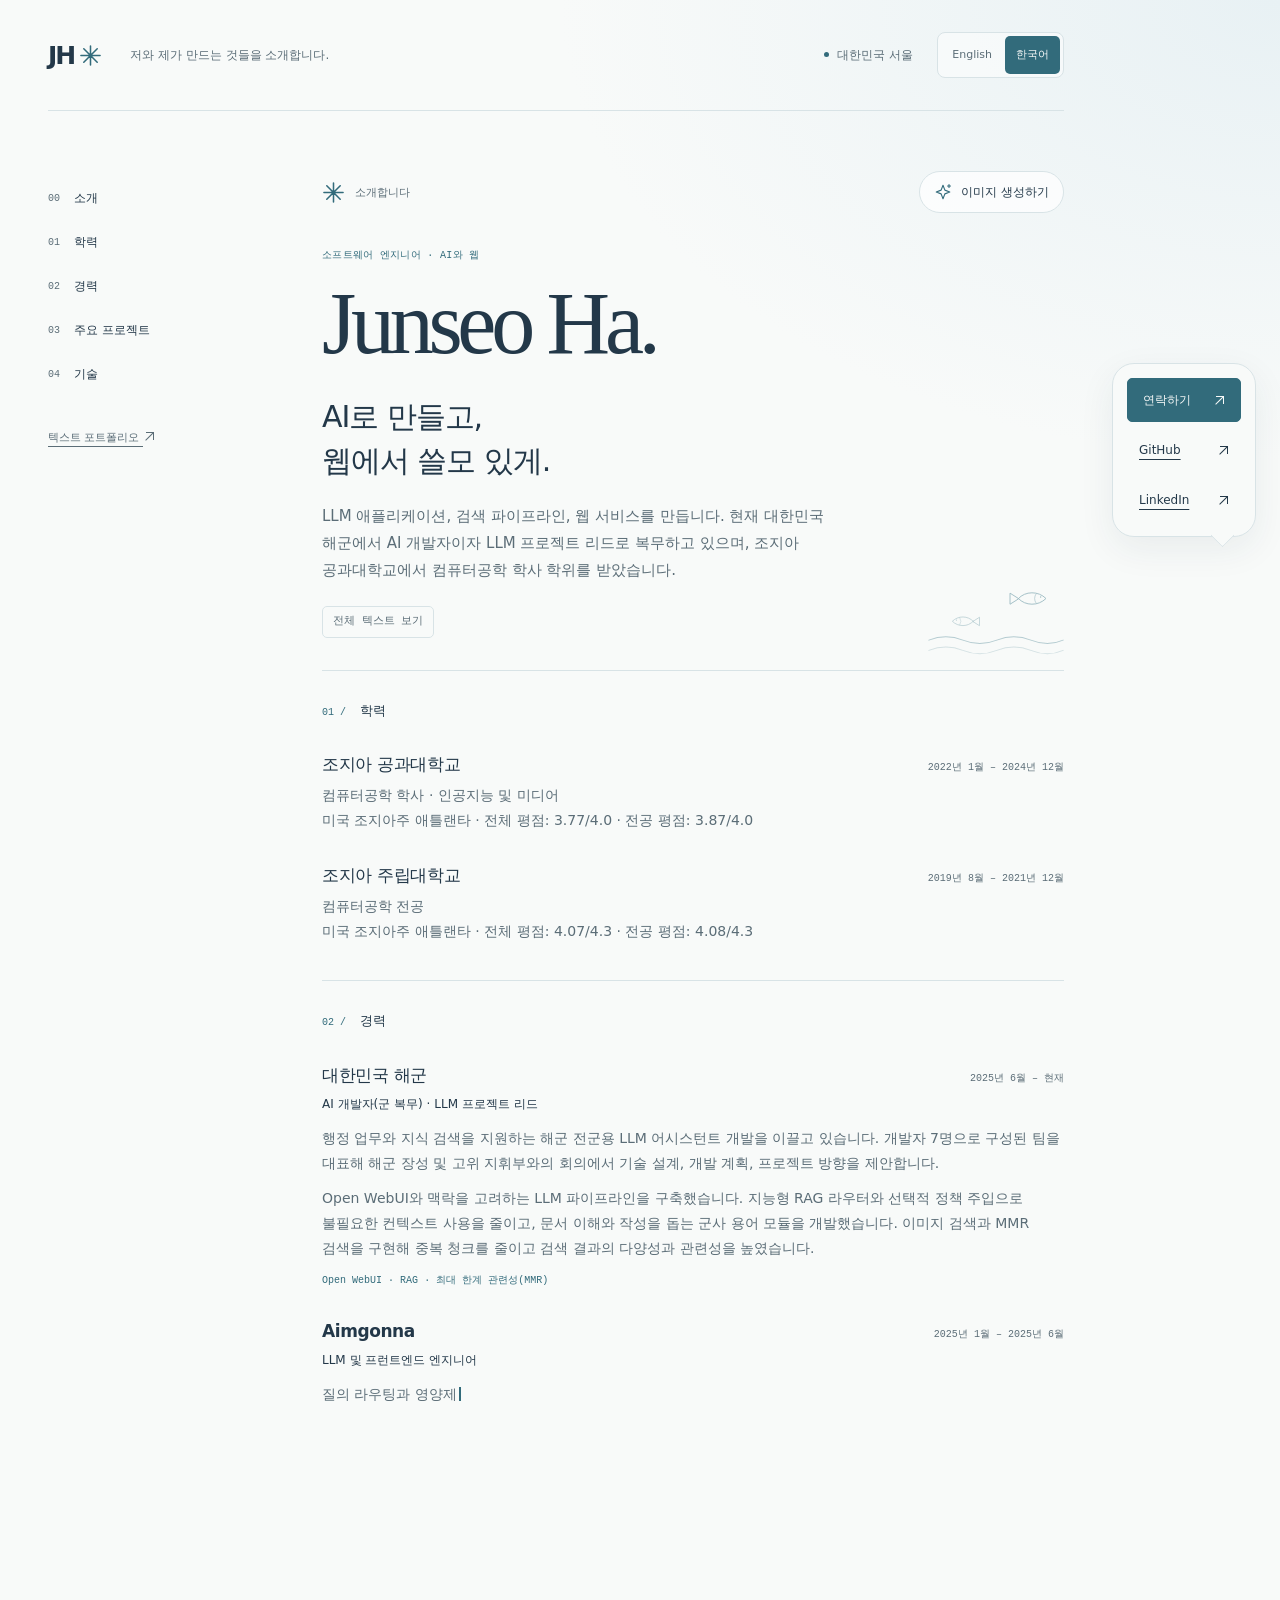
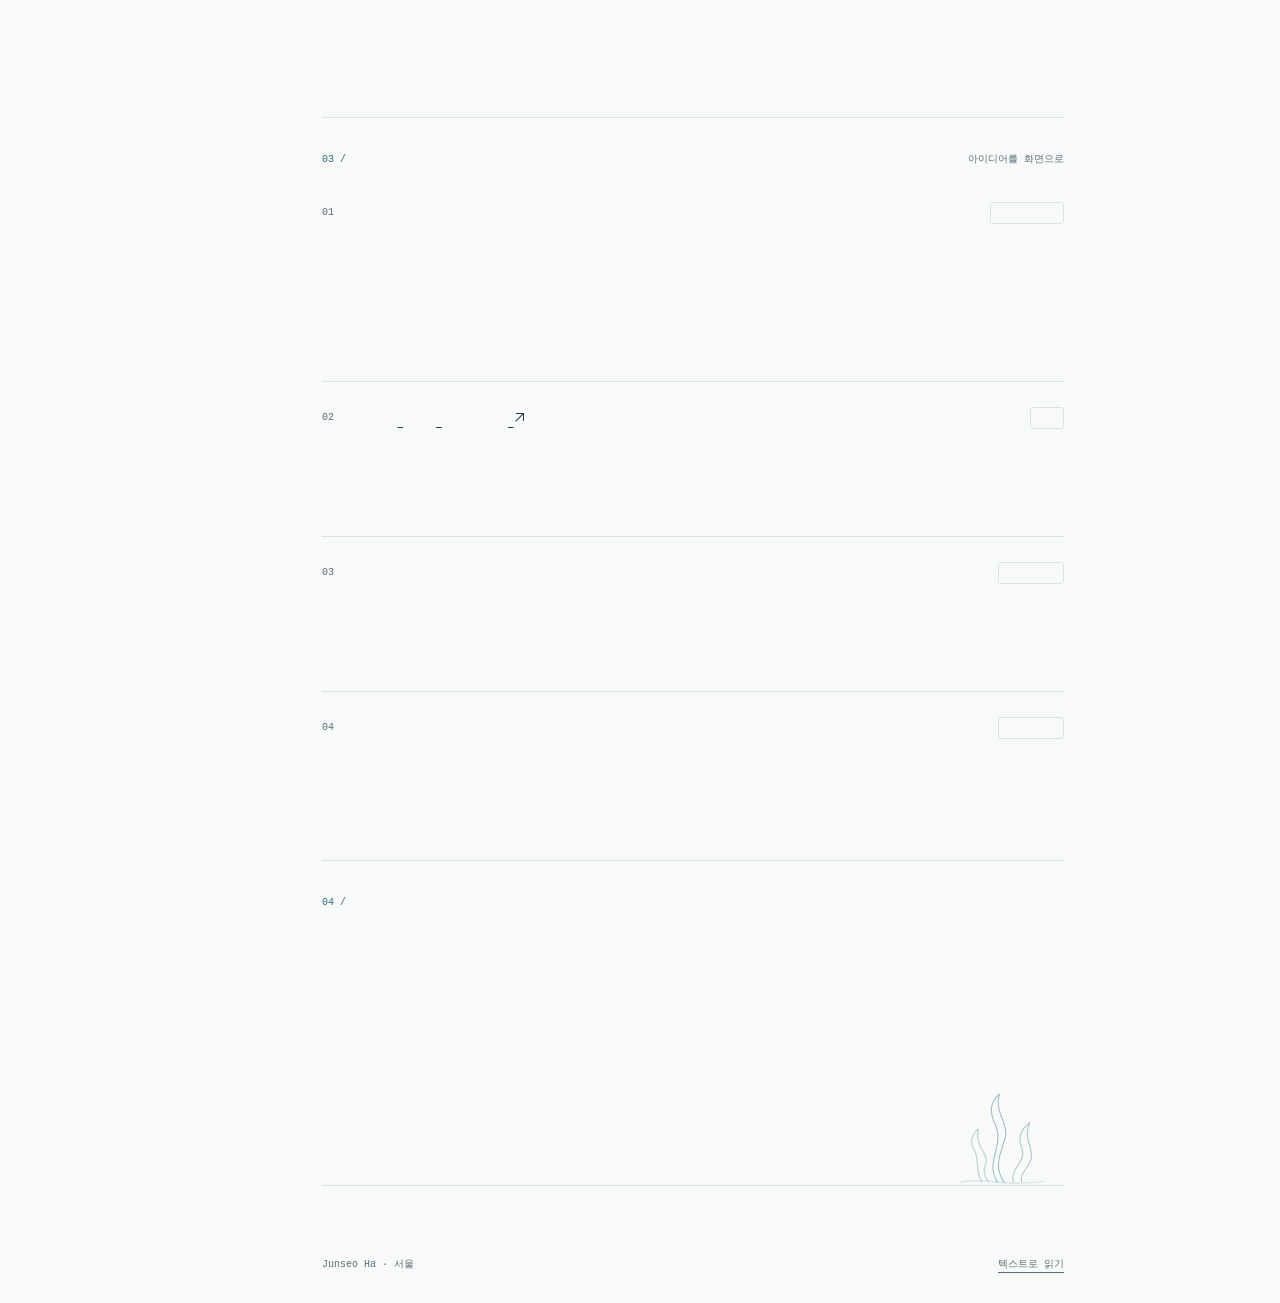
==== ko/index.html @ df7f8e9d "Add Korean portfolio and header language switch" ====
<!doctype html>
<html lang="ko">
<head>
  <meta charset="utf-8">
  <meta name="viewport" content="width=device-width, initial-scale=1">
  <meta name="description" content="Junseo Ha — 대한민국 해군에서 LLM 프로젝트를 이끄는 소프트웨어 엔지니어. LLM 애플리케이션, RAG 파이프라인, 웹 서비스를 만듭니다. 조지아 공과대학교 컴퓨터공학 학사.">
  <meta name="color-scheme" content="light">
  <meta name="theme-color" content="#f8faf9">
  <meta name="robots" content="index, follow">
  <meta property="og:type" content="profile">
  <meta property="og:title" content="Junseo Ha — 소프트웨어 엔지니어">
  <meta property="og:description" content="LLM 애플리케이션, RAG 파이프라인, 실용적인 웹 서비스. Junseo Ha의 프로젝트와 해군 AI 개발 경험을 소개합니다.">
  <meta property="og:url" content="https://junununseo.com/ko/">
  <meta property="og:locale" content="ko_KR">
  <meta property="og:locale:alternate" content="en_US">
  <meta property="profile:first_name" content="Junseo">
  <meta property="profile:last_name" content="Ha">
  <link rel="canonical" href="https://junununseo.com/ko/">
  <link rel="alternate" hreflang="en" href="https://junununseo.com/">
  <link rel="alternate" hreflang="ko" href="https://junununseo.com/ko/">
  <link rel="alternate" hreflang="x-default" href="https://junununseo.com/">
  <link rel="alternate" type="text/plain" title="Junseo Ha — 텍스트 포트폴리오" href="/ko/portfolio.txt">
  <link rel="icon" href="/favicon.svg?v=e21d38aab2d5" type="image/svg+xml">
  <link rel="stylesheet" href="/styles.css?v=6bc977c72014">
  <title>Junseo Ha — 소프트웨어 엔지니어</title>
  <script type="application/ld+json">
  {
    "@context": "https://schema.org",
    "@type": "ProfilePage",
    "inLanguage": "ko",
    "@id": "https://junununseo.com/ko/#profile",
    "url": "https://junununseo.com/ko/",
    "name": "Junseo Ha — 소프트웨어 엔지니어",
    "description": "Junseo Ha의 프로젝트, 개발 경력, 학력 및 연락처를 소개합니다.",
    "mainEntity": {
      "@type": "Person",
      "@id": "https://junununseo.com/#junseo-ha",
      "name": "Junseo Ha",
      "givenName": "Junseo",
      "familyName": "Ha",
      "jobTitle": "소프트웨어 엔지니어",
      "url": "https://junununseo.com/",
      "image": "https://junununseo.com/assets/junseo-ha.jpg",
      "email": "mailto:beap0301@gmail.com",
      "description": "대한민국 해군에서 LLM 프로젝트를 이끄는 소프트웨어 엔지니어. LLM 애플리케이션, RAG 파이프라인, 웹 서비스를 개발하며, 조지아 공과대학교에서 컴퓨터공학 학사 학위를 받았습니다.",
      "worksFor": { "@type": "Organization", "name": "대한민국 해군" },
      "homeLocation": { "@type": "Place", "name": "대한민국 서울" },
      "alumniOf": { "@type": "CollegeOrUniversity", "name": "조지아 공과대학교" },
      "knowsAbout": ["LLM 애플리케이션", "검색 증강 생성", "LLM 평가", "프런트엔드 개발", "Python", "JavaScript", "TypeScript", "React", "Vue", "LangGraph", "LangSmith", "FastAPI", "Pydantic", "vLLM", "Qdrant", "Java", "기호 기반 AI"],
      "knowsLanguage": ["Korean", "English"],
      "sameAs": ["https://github.com/jha68", "https://www.linkedin.com/in/junseo-ha-097087250/"]
    }
  }
  </script>
  <script src="/stream.js?v=3db18f3c59a5" defer></script>
</head>
<body>
  <a class="skip-link" href="#main">본문으로 건너뛰기</a>
  <div class="page">
    <header class="site-header">
      <a class="wordmark" href="/ko/" aria-label="Junseo Ha 홈">JH<svg class="brand-mark" aria-hidden="true" viewBox="0 0 24 24"><path d="M12 2v20M2 12h20M5 5l14 14M5 19 19 5"/></svg></a>
      <span class="header-note">저와 제가 만드는 것들을 소개합니다.</span>
      <div class="header-tools">
        <span class="location"><span class="location-dot" aria-hidden="true"></span> 대한민국 서울</span>
        <nav class="language-switch" aria-label="언어 선택">
          <a href="/" lang="en" hreflang="en" data-language>English</a>
          <a href="/ko/" lang="ko" hreflang="ko" aria-current="page" data-language>한국어</a>
        </nav>
      </div>
    </header>

    <div class="layout">
      <aside class="sidebar" aria-label="포트폴리오 탐색">
        <nav aria-label="페이지 목차">
          <a href="#about"><span class="nav-number" aria-hidden="true">00</span> 소개</a>
          <a href="#education"><span class="nav-number" aria-hidden="true">01</span> 학력</a>
          <a href="#experience"><span class="nav-number" aria-hidden="true">02</span> 경력</a>
          <a href="#projects"><span class="nav-number" aria-hidden="true">03</span> 주요 프로젝트</a>
          <a href="#skills"><span class="nav-number" aria-hidden="true">04</span> 기술</a>
        </nav>
        <a class="text-link" href="/ko/portfolio.txt">텍스트 포트폴리오 <span class="external-icon" aria-hidden="true"></span></a>
      </aside>

      <main id="main" tabindex="-1">
        <div class="hero" id="about">
          <div class="response-header">
            <span class="response-label"><svg class="brand-mark" aria-hidden="true" viewBox="0 0 24 24"><path d="M12 2v20M2 12h20M5 5l14 14M5 19 19 5"/></svg><span class="introduction-label">소개합니다</span><span class="portrait-label">제 얼굴을 소개합니다</span></span>
          </div>
          <div class="hero-stage">
            <div class="introduction-content" id="hero-introduction">
              <p class="eyebrow" data-stream>소프트웨어 엔지니어 · AI와 웹</p>
              <h1 data-stream>Junseo Ha.</h1>
              <p class="intro" data-stream>AI로 만들고,<br>웹에서 쓸모 있게.</p>
              <p class="bio" data-stream>LLM 애플리케이션, 검색 파이프라인, 웹 서비스를 만듭니다. 현재 대한민국 해군에서 AI 개발자이자 LLM 프로젝트 리드로 복무하고 있으며, 조지아 공과대학교에서 컴퓨터공학 학사 학위를 받았습니다.</p>
            </div>
            <details class="portrait-studio" id="portrait-studio">
              <summary class="generate-image" aria-controls="hero-introduction portrait-result">
                <svg aria-hidden="true" viewBox="0 0 24 24" fill="none" stroke="currentColor" stroke-width="1.5" stroke-linecap="round" stroke-linejoin="round"><path d="m12 3 2.5 6.5L21 12l-6.5 2.5L12 21l-2.5-6.5L3 12l6.5-2.5Z"/><path d="M20 2v4M18 4h4"/></svg>
                <span class="generate-label">이미지 생성하기</span>
                <span class="hide-image-label">이미지 닫기</span>
              </summary>
              <div class="portrait-conversation" id="portrait-result">
                <figure class="portrait-card">
                  <div class="portrait-surface">
                    <img class="portrait-image" src="/assets/junseo-ha.jpg" alt="흰색 스튜디오 배경에서 검은색 셔츠를 입은 Junseo Ha." width="1280" height="1280" loading="lazy" decoding="async">
                    <span class="portrait-progress" aria-hidden="true"><span></span><span></span><span></span></span>
                  </div>
                  <figcaption><span class="portrait-status" role="status">이름과 함께 제 얼굴도 소개합니다.</span><span class="portrait-format" aria-hidden="true">1:1</span></figcaption>
                </figure>
                <p class="portrait-note">실제 제 사진입니다. 재미있는 연출로 소개해 봤어요.</p>
              </div>
            </details>
          </div>
          <nav class="contact-links" aria-label="연락처 및 프로필">
            <a class="primary-link" href="mailto:beap0301@gmail.com">연락하기 <span class="external-icon" aria-hidden="true"></span></a>
            <a href="https://github.com/jha68">GitHub <span class="external-icon" aria-hidden="true"></span></a>
            <a href="https://www.linkedin.com/in/junseo-ha-097087250/">LinkedIn <span class="external-icon" aria-hidden="true"></span></a>
          </nav>
          <button class="stream-toggle" id="stream-toggle" type="button" hidden>전체 텍스트 보기</button>
          <svg class="ocean-mark" viewBox="0 0 160 80" fill="none" stroke="currentColor" stroke-width="1.2" stroke-linecap="round" stroke-linejoin="round" aria-hidden="true" focusable="false">
            <g transform="translate(92 1) scale(.9)">
              <path d="M16 10C25 0 42 0 52 10C42 20 25 20 16 10ZM16 10 5 3v14Z" />
              <path d="M39 4q-4 6 0 12" opacity=".65" />
              <circle cx="45" cy="8" r=".9" fill="currentColor" stroke="none" />
            </g>
            <g transform="translate(64 30) scale(-.68 .68)" opacity=".8">
              <path d="M16 10C25 0 42 0 52 10C42 20 25 20 16 10ZM16 10 5 3v14Z" />
              <path d="M39 4q-4 6 0 12" opacity=".65" />
              <circle cx="45" cy="8" r=".9" fill="currentColor" stroke="none" />
            </g>
            <path d="M1 59 Q21 51 41 59 T81 59 T121 59 T159 59" opacity=".75" />
            <path d="M1 71 Q21 63 41 71 T81 71 T121 71 T159 71" opacity=".4" />
          </svg>
        </div>

        <section class="education" id="education" aria-labelledby="education-title">
          <div class="section-heading">
            <span class="section-number" aria-hidden="true">01 /</span>
            <h2 id="education-title" data-stream>학력</h2>
          </div>
          <div class="job-heading">
            <h3 data-stream>조지아 공과대학교</h3>
            <span class="date" data-stream><time datetime="2022-01">2022년 1월</time> – <time datetime="2024-12">2024년 12월</time></span>
          </div>
          <p data-stream>컴퓨터공학 학사 · 인공지능 및 미디어</p>
          <p data-stream>미국 조지아주 애틀랜타 · 전체 평점: 3.77/4.0 · 전공 평점: 3.87/4.0</p>
          <div class="job-heading">
            <h3 data-stream>조지아 주립대학교</h3>
            <span class="date" data-stream><time datetime="2019-08">2019년 8월</time> – <time datetime="2021-12">2021년 12월</time></span>
          </div>
          <p data-stream>컴퓨터공학 전공</p>
          <p data-stream>미국 조지아주 애틀랜타 · 전체 평점: 4.07/4.3 · 전공 평점: 4.08/4.3</p>
        </section>

        <section id="experience" aria-labelledby="experience-title">
          <div class="section-heading">
            <span class="section-number" aria-hidden="true">02 /</span>
            <h2 id="experience-title" data-stream>경력</h2>
          </div>
          <article class="job">
            <div class="job-heading">
              <h3 data-stream>대한민국 해군</h3>
              <span class="date" data-stream><time datetime="2025-06">2025년 6월</time> – 현재</span>
            </div>
            <p class="role" data-stream>AI 개발자(군 복무) · LLM 프로젝트 리드</p>
            <p data-stream>행정 업무와 지식 검색을 지원하는 해군 전군용 LLM 어시스턴트 개발을 이끌고 있습니다. 개발자 7명으로 구성된 팀을 대표해 해군 장성 및 고위 지휘부와의 회의에서 기술 설계, 개발 계획, 프로젝트 방향을 제안합니다.</p>
            <p data-stream>Open WebUI와 맥락을 고려하는 LLM 파이프라인을 구축했습니다. 지능형 RAG 라우터와 선택적 정책 주입으로 불필요한 컨텍스트 사용을 줄이고, 문서 이해와 작성을 돕는 군사 용어 모듈을 개발했습니다. 이미지 검색과 MMR 검색을 구현해 중복 청크를 줄이고 검색 결과의 다양성과 관련성을 높였습니다.</p>
            <p class="tech" data-stream>Open WebUI · RAG · 최대 한계 관련성(MMR)</p>
          </article>
          <article class="job">
            <div class="job-heading">
              <h3 data-stream>Aimgonna</h3>
              <span class="date" data-stream><time datetime="2025-01">2025년 1월</time> – <time datetime="2025-06">2025년 6월</time></span>
            </div>
            <p class="role" data-stream>LLM 및 프런트엔드 엔지니어</p>
            <p data-stream>질의 라우팅과 영양제 추천을 위한 LLM 자동 평가를 구축했습니다. 일반 답변 분기를 추가하고 프롬프트를 개선했으며, 웹 검색 결과를 RAG에 반영해 라우팅 정확도를 70%에서 92%로, 카테고리 일치 점수를 38%에서 52%로 높였습니다. 10가지 건강 데이터 유형을 카드 UI와 모달 편집기로 관리하는 Health Profile 대시보드를 출시했습니다.</p>
            <p class="tech" data-stream>LangGraph · LangSmith · React</p>
          </article>
          <article class="job">
            <div class="job-heading">
              <h3 data-stream>NextIts</h3>
              <span class="date" data-stream><time datetime="2023-05">2023년 5월</time> – <time datetime="2023-08">2023년 8월</time></span>
            </div>
            <p class="role" data-stream>인턴</p>
            <p data-stream>보험 입찰에 특화된 공공 입찰 플랫폼 Gong Chal System(GCS)의 공지사항, 고객 지원, 로그인 기능을 개발했습니다. 팀과 협업해 UI와 UX를 개선했습니다.</p>
            <p class="tech" data-stream>JavaScript · MySQL · HTML</p>
          </article>
        </section>

        <section id="projects" aria-labelledby="projects-title">
          <div class="section-heading">
            <span class="section-number" aria-hidden="true">03 /</span>
            <h2 id="projects-title" data-stream>주요 프로젝트</h2>
            <span class="section-note">아이디어를 화면으로</span>
          </div>
          <article class="project">
            <span class="project-index" aria-hidden="true">01</span>
            <div>
              <h3 data-stream>Anchorive</h3>
              <p data-stream>여러 단계로 구성된 검토 워크플로를 구축하고 오픈소스 LLM 20개 이상을 벤치마크했습니다. 출처 추적과 스키마 검증을 지원하는 구조화된 인수인계 문서용 LangGraph 워크플로를 설계했습니다. 패치 검증, 사용자 수정 보존, 버전 이력을 바탕으로 사람이 검토하고 지정된 범위만 수정하는 절차를 정의했습니다.</p>
              <p class="tech" data-stream>Python · FastAPI · OpenRouter · Pydantic · LangGraph</p>
            </div>
            <span class="project-kind" data-stream>LLM 워크플로</span>
          </article>
          <article class="project">
            <span class="project-index" aria-hidden="true">02</span>
            <div>
              <h3 data-stream><a href="https://github.com/jha68/KBAI-to-ARC" aria-label="ARC 추론 에이전트 GitHub 저장소">ARC 추론 에이전트 <span class="external-icon" aria-hidden="true"></span></a></h3>
              <p data-stream>기호 추론과 규칙을 활용해 ARC Prize Challenge의 추상적 시각 문제를 해결하는 지식 기반 AI 프레임워크입니다. 수업에서 2위의 3배에 해당하는 최고 점수를 달성했습니다.</p>
              <p class="tech" data-stream>Python · 기호 기반 AI</p>
            </div>
            <span class="project-kind" data-stream>추론</span>
          </article>
          <article class="project">
            <span class="project-index" aria-hidden="true">03</span>
            <div>
              <h3 data-stream>TerraVision</h3>
              <p data-stream>육각형 지도, 색상·투명도 조절, 발전소 정보, 북마크를 제공하는 지열 발전 데이터 시각화 프로젝트입니다. 지도 상호작용과 CSS를 포함한 프런트엔드 개발 전반을 담당했습니다.</p>
              <p class="tech" data-stream>Vue · JavaScript · 데이터 시각화</p>
            </div>
            <span class="project-kind" data-stream>지도 시각화</span>
          </article>
          <article class="project">
            <span class="project-index" aria-hidden="true">04</span>
            <div>
              <h3 data-stream>뉴욕 택시 데이터 분석</h3>
              <p data-stream>뉴욕시 TLC의 택시 운행 기록을 분석하고 선형 회귀 모델의 하이퍼파라미터를 조정해 예측 정확도를 개선했습니다. 성능 지표를 비교해 최적의 설정을 도출했습니다.</p>
              <p class="tech" data-stream>Python · 선형 회귀</p>
            </div>
            <span class="project-kind" data-stream>데이터 분석</span>
          </article>
        </section>

        <section class="skills" id="skills" aria-labelledby="skills-title">
          <div class="section-heading">
            <span class="section-number" aria-hidden="true">04 /</span>
            <h2 id="skills-title" data-stream>기술</h2>
          </div>
          <p data-stream><strong>프로그래밍:</strong> Java, Python, C, C#, JavaScript, TypeScript</p>
          <p data-stream><strong>프레임워크 및 라이브러리:</strong> Vue, React, LangGraph, LangSmith, FastAPI, Pydantic, vLLM</p>
          <p data-stream><strong>데이터베이스 및 도구:</strong> MySQL, PostgreSQL, Qdrant, HTML, CSS, Unity, Android Studio, Git, Docker</p>
          <p data-stream><strong>사용 언어:</strong> 한국어(모국어), 영어(업무 가능)</p>
          <svg class="seaweed-mark" viewBox="0 0 120 104" fill="none" stroke="currentColor" stroke-width="1.2" stroke-linecap="round" stroke-linejoin="round" aria-hidden="true" focusable="false">
            <path d="M38 101C29 88 36 78 29 65C24 57 26 48 34 42C28 60 46 69 42 81C37 90 43 98 45 101" opacity=".7" />
            <path d="M55 101C40 79 64 60 52 36C45 21 48 12 57 3C51 23 67 35 64 50C59 69 50 82 62 101" />
            <path d="M73 101C67 88 88 78 82 63C78 53 80 43 91 35C82 53 98 66 91 79C84 91 80 93 82 101" opacity=".8" />
            <path d="M14 101Q34 98 55 101T107 100" opacity=".4" />
          </svg>
        </section>

        <footer>
          <div class="footer-note"><span>Junseo Ha · 서울</span><a href="/ko/portfolio.txt">텍스트로 읽기</a></div>
        </footer>
      </main>
    </div>
  </div>
</body>
</html>
---- styles.css ----
:root {
  color-scheme: light;
  --paper: #f8faf9;
  --ink: #233849;
  --muted: #5b6d77;
  --line: #d8e3e6;
  --accent: #326b7b;
  --tint: #eaf2f4;
  --sea: #6e9ba7;
  --mono: ui-monospace, SFMono-Regular, Consolas, monospace;
}

* { box-sizing: border-box; }
html { scroll-behavior: smooth; scroll-padding-top: 32px; }
body {
  margin: 0;
  background: radial-gradient(ellipse 720px 460px at 100% 0, #e8f1f4, transparent), var(--paper);
  color: var(--ink);
  font: 16px/1.7 system-ui, -apple-system, BlinkMacSystemFont, "Segoe UI", sans-serif;
  -webkit-font-smoothing: antialiased;
}
::selection { background: #dbe9ee; color: var(--ink); }
a { color: inherit; text-decoration-thickness: 1px; text-underline-offset: 5px; }
a:hover { color: var(--accent); }
a:focus-visible, button:focus-visible { outline: 2px solid var(--accent); outline-offset: 5px; border-radius: 2px; }
button { font: inherit; }
[hidden] { display: none !important; }
.skip-link { position: absolute; z-index: 2; top: -80px; left: 20px; padding: 8px 14px; background: var(--ink); color: var(--paper); }
.skip-link:focus { top: 16px; }
.page { width: min(100% - 96px, 1100px); margin-inline: auto; }
.site-header { display: flex; align-items: center; gap: 28px; padding: 32px 0; border-bottom: 1px solid var(--line); font-size: 12px; }
.wordmark { display: flex; align-items: center; gap: 5px; text-decoration: none; font-size: 25px; font-weight: 650; letter-spacing: -.08em; line-height: 1; }
.brand-mark { flex: none; width: 23px; height: 23px; color: var(--accent); fill: none; stroke: currentColor; stroke-width: 1.6; stroke-linecap: round; }
.external-icon { display: inline-block; position: relative; width: 10px; height: 10px; margin-left: 2px; color: inherit; }
.external-icon::before { content: ""; position: absolute; top: 1px; right: 1px; width: 7px; height: 7px; border-top: 1px solid currentColor; border-right: 1px solid currentColor; }
.external-icon::after { content: ""; position: absolute; top: 5px; right: 0; width: 11px; border-top: 1px solid currentColor; transform: rotate(-45deg); }
.header-note { color: var(--muted); }
.header-tools { display: flex; align-items: center; gap: 24px; margin-left: auto; flex: none; }
.location { display: flex; align-items: center; gap: 8px; color: var(--muted); white-space: nowrap; }
.location-dot { width: 5px; height: 5px; border-radius: 50%; background: var(--accent); }
.language-switch { display: flex; gap: 2px; padding: 3px; border: 1px solid var(--line); border-radius: 8px; background: #ffffff80; }
.language-switch a { display: flex; align-items: center; justify-content: center; min-height: 38px; padding: 5px 11px; border-radius: 5px; color: var(--muted); font-size: 11px; line-height: 1.5; text-decoration: none; white-space: nowrap; }
.language-switch a:hover { color: var(--accent); background: var(--tint); }
.language-switch a[aria-current="page"] { background: var(--accent); color: var(--paper); }
html:lang(ko) body { word-break: keep-all; overflow-wrap: break-word; }
html:lang(ko) .eyebrow { letter-spacing: .03em; }
html:lang(ko) .response-header { padding-right: 150px; }
.layout { display: grid; grid-template-columns: 210px minmax(0, 1fr); gap: 64px; }
.sidebar { align-self: start; position: sticky; top: 40px; padding-top: 68px; font-size: 12px; }
.sidebar nav { display: grid; gap: 6px; }
.sidebar nav a { display: flex; gap: 14px; align-items: center; width: fit-content; min-height: 38px; text-decoration: none; }
.nav-number { color: var(--muted); font: 10px var(--mono); }
.sidebar nav a:hover .nav-number { color: var(--accent); }
.text-link { display: inline-block; margin-top: 36px; color: var(--muted); font-size: 11px; }
main { min-width: 0; }
.hero { --hero-top: 60px; position: relative; padding: var(--hero-top) 0 32px; }
/* The fish overlap the replay row; reserve their height when replay is hidden. */
.hero:has(> .stream-toggle[hidden]) { padding-bottom: 80px; }
.hero-stage { display: grid; }
.introduction-content, .portrait-studio { grid-area: 1 / 1; min-width: 0; align-self: start; }
.introduction-content { opacity: 1; visibility: visible; transition: opacity .22s ease, filter .22s ease, transform .22s ease, visibility 0s; }
.hero-stage:has(> .portrait-studio[open]) > .introduction-content { opacity: 0; visibility: hidden; filter: blur(5px); transform: translateY(-6px); pointer-events: none; transition: opacity .22s ease, filter .22s ease, transform .22s ease, visibility 0s .22s; }
.portrait-label, .hero:has(.portrait-studio[open]) .introduction-label { display: none; }
.hero:has(.portrait-studio[open]) .portrait-label { display: inline; }
.ocean-mark, .seaweed-mark { color: var(--sea); opacity: .65; pointer-events: none; }
.ocean-mark { position: absolute; right: 0; bottom: 12px; width: 136px; height: 68px; }
.seaweed-mark { display: block; width: 108px; height: 94px; margin: 18px 8px -36px auto; }
.response-header { display: flex; align-items: center; justify-content: space-between; flex-wrap: wrap; gap: 8px 14px; min-height: 42px; margin-bottom: 34px; padding-right: 180px; }
.response-label { display: flex; align-items: center; gap: 10px; color: var(--muted); font: 11px var(--mono); }
.stream-toggle { margin-top: 22px; border: 1px solid var(--line); border-radius: 5px; padding: 6px 10px; background: transparent; color: var(--muted); cursor: pointer; font: 11px/1.6 var(--mono); }
.stream-toggle:hover { border-color: var(--accent); color: var(--accent); background: var(--tint); }
.eyebrow { margin: 0 0 12px; color: var(--accent); font: 10px/1.7 var(--mono); letter-spacing: .09em; text-transform: uppercase; }
h1 { margin: 0 0 24px; font: 400 clamp(60px, 7vw, 88px)/1.08 Georgia, "Times New Roman", serif; letter-spacing: -.06em; }
.intro { margin: 0 0 21px; font-size: clamp(22px, 2.8vw, 30px); line-height: 1.45; font-weight: 400; letter-spacing: -.035em; }
.bio { max-width: 520px; margin: 0; color: var(--muted); font-size: 15px; line-height: 1.8; }
.contact-links { display: flex; align-items: center; flex-wrap: wrap; gap: 8px 22px; width: fit-content; max-width: 100%; margin-top: 28px; padding: 14px; border: 1px solid var(--line); border-radius: 12px; background: var(--paper); box-shadow: 0 8px 28px #2338490a; font-size: 12px; }
.contact-links a { display: inline-flex; gap: 10px; align-items: center; min-height: 44px; padding: 6px 4px; }
.contact-links .primary-link { border: 1px solid var(--accent); border-radius: 5px; padding: 8px 15px; background: var(--accent); color: var(--paper); text-decoration: none; }
.contact-links .primary-link:hover { background: #245261; }
.portrait-studio { margin-top: 0; }
.generate-image { position: absolute; top: var(--hero-top); right: 0; display: flex; align-items: center; gap: 9px; width: fit-content; min-height: 42px; padding: 8px 14px; border: 1px solid var(--line); border-radius: 24px; background: #ffffffb3; color: var(--ink); cursor: pointer; list-style: none; font-size: 12px; }
.generate-image::-webkit-details-marker { display: none; }
.generate-image::marker { content: ""; }
.generate-image:hover { border-color: var(--accent); background: var(--tint); color: var(--accent); }
.generate-image:focus-visible { outline: 2px solid var(--accent); outline-offset: 5px; }
.generate-image > svg { width: 18px; height: 18px; color: var(--accent); }
.hide-image-label, .portrait-studio[open] .generate-label { display: none; }
.portrait-studio[open] .hide-image-label { display: inline; }
.portrait-conversation { max-width: 520px; }
.portrait-studio[open] .portrait-conversation { animation: portrait-enter .45s .15s both; }
.portrait-card { max-width: 380px; margin: 0; overflow: hidden; border: 1px solid var(--line); border-radius: 14px; background: #fff; }
.portrait-surface { position: relative; overflow: hidden; aspect-ratio: 1; background: var(--tint); }
.portrait-image { display: block; width: 100%; height: auto; transition: opacity .5s ease, filter .6s ease; }
.portrait-card figcaption { display: flex; align-items: center; justify-content: space-between; gap: 12px; min-height: 49px; padding: 12px 15px; border-top: 1px solid var(--line); color: var(--muted); font-size: 11px; }
.portrait-format { flex: none; color: var(--accent); font: 10px var(--mono); }
.portrait-note { margin: 10px 0 0; color: var(--muted); font-size: 11px; }
.portrait-progress { display: none; position: absolute; inset: 0; align-items: center; justify-content: center; gap: 7px; background: linear-gradient(115deg, var(--tint), #ffffffb3, var(--tint)); background-size: 220% 100%; animation: portrait-shimmer 1.6s linear infinite; }
.portrait-progress > span { width: 6px; height: 6px; border-radius: 50%; background: var(--accent); animation: portrait-pulse 1s ease-in-out infinite alternate; }
.portrait-progress > span:nth-child(2) { animation-delay: .2s; }
.portrait-progress > span:nth-child(3) { animation-delay: .4s; }
.is-generating .portrait-progress { display: flex; }
.is-generating .portrait-image { opacity: 0; filter: blur(12px); }
@keyframes portrait-shimmer { to { background-position: -220% 0; } }
@keyframes portrait-pulse { from { opacity: .3; transform: translateY(2px); } to { opacity: 1; transform: translateY(-2px); } }
@keyframes portrait-enter { from { opacity: 0; transform: translateY(8px); } to { opacity: 1; transform: translateY(0); } }
section { border-top: 1px solid var(--line); padding: 29px 0 36px; }
.section-heading { display: flex; align-items: baseline; gap: 14px; margin-bottom: 30px; }
.section-number { color: var(--accent); font: 10px/1.5 var(--mono); }
h2 { margin: 0; font-size: 13px; font-weight: 550; letter-spacing: -.015em; }
.section-note { margin-left: auto; color: var(--muted); font: 10px/1.5 var(--mono); }
.project { display: grid; grid-template-columns: 24px minmax(0, 1fr) auto; gap: 14px; padding: 22px 0; border-top: 1px solid var(--line); }
.project:first-of-type { padding-top: 0; border-top: 0; }
.project:last-child { padding-bottom: 0; }
.project-index { padding-top: 5px; color: var(--muted); font: 10px/1.7 var(--mono); }
h3 { margin: 0 0 6px; font-size: 17px; line-height: 1.5; font-weight: 550; letter-spacing: -.025em; }
.project p, .job p, .education > p, .skills > p { margin: 0; color: var(--muted); font-size: 14px; line-height: 1.8; }
.project .role { margin-bottom: 10px; color: var(--ink); font-size: 12px; }
.job > p + p, .skills > p + p { margin-top: 10px; }
.project .tech, .job .tech { margin-top: 10px; color: var(--accent); font: 10px/1.8 var(--mono); }
.project-kind { align-self: start; margin-top: 3px; padding: 3px 7px; border: 1px solid var(--line); border-radius: 3px; color: var(--muted); font: 9px/1.5 var(--mono); }
.job + .job { margin-top: 29px; }
.education > p + .job-heading { margin-top: 29px; }
.job-heading { display: flex; align-items: baseline; justify-content: space-between; flex-wrap: wrap; gap: 2px 16px; }
.date { color: var(--muted); font: 10px/1.8 var(--mono); white-space: nowrap; }
.job .role { margin-bottom: 10px; color: var(--ink); font-size: 12px; }
footer { display: flex; flex-wrap: wrap; gap: 4px 16px; border-top: 1px solid var(--line); padding: 31px 0 30px; font-size: 13px; }
footer p { margin: 0; color: var(--muted); }
footer > a { margin-left: auto; }
.footer-note { display: flex; justify-content: space-between; gap: 16px; width: 100%; margin-top: 39px; color: var(--muted); font: 10px/1.7 var(--mono); }

/* Only the optional visual layer hides words. The source and accessibility tree
   always contain the complete text, with no live-region announcements. */
.is-streaming .stream-word[data-pending] { opacity: 0; }
.stream-word { position: relative; }
.stream-cursor::after { content: ""; position: absolute; left: calc(100% + 2px); bottom: .08em; width: 2px; height: .95em; background: var(--accent); pointer-events: none; }

/* Reserve a right rail so the floating panel never covers portfolio content. */
@media screen and (min-width: 1100px) {
  .page { width: min(100% - 264px, 1100px); margin-inline: max(48px, calc((100% - 1324px) / 2)) auto; }
  .contact-links { position: fixed; z-index: 2; top: 50%; right: max(24px, calc((100% - 1324px) / 2)); transform: translateY(calc(-50% + var(--contact-offset, 0px))); flex-direction: column; align-items: stretch; flex-wrap: nowrap; gap: 6px; width: 144px; max-height: calc(100dvh - 32px); overflow: visible; margin-top: 0; border-radius: 22px; box-shadow: 0 12px 36px #23384912; }
  /* Overlap the bottom border and keep the tail clear of the rounded corner. */
  .contact-links::after { content: ""; position: absolute; bottom: -8px; right: 24px; width: 16px; height: 16px; border-right: 1px solid var(--line); border-bottom: 1px solid var(--line); border-bottom-right-radius: 2px; background: var(--paper); transform: rotate(45deg); pointer-events: none; }
  .contact-links a { justify-content: space-between; padding-inline: 12px; }
}
/* Keep every contact link reachable in unusually short desktop windows. */
@media screen and (min-width: 1100px) and (max-height: 240px) {
  .contact-links { overflow-y: auto; }
  .contact-links::after { display: none; }
}
@media (min-width: 1500px) { .layout { gap: 96px; } }
@media (max-width: 1000px) {
  .page { width: calc(100% - 64px); }
  .layout { grid-template-columns: 155px minmax(0, 1fr); gap: 38px; }
  .project { grid-template-columns: 20px minmax(0, 1fr); }
  .project-kind { display: none; }
  .section-note { display: none; }
}
@media (max-width: 720px) {
  html { scroll-padding-top: 20px; }
  .page { width: min(100% - 40px, 560px); }
  .site-header { padding: 25px 0; gap: 12px; }
  .header-tools { gap: 12px; }
  .location { font-size: 10px; gap: 5px; }
  .language-switch a { min-height: 38px; padding-inline: 9px; }
  .header-note { display: none; }
  .layout { display: block; }
  .sidebar { position: static; padding-top: 17px; }
  .sidebar .text-link, .nav-number { display: none; }
  .sidebar nav { display: flex; flex-wrap: wrap; justify-content: space-between; gap: 0 10px; }
  .sidebar nav a { font-size: 10px; min-height: 40px; }
  .hero { --hero-top: 34px; padding: var(--hero-top) 0 24px; }
  .hero:has(> .stream-toggle[hidden]) { padding-bottom: 62px; }
  .ocean-mark { bottom: 6px; width: 112px; height: 56px; }
  .seaweed-mark { width: 88px; height: 76px; margin-bottom: -30px; }
  .response-header { margin-bottom: 28px; }
  h1 { font-size: clamp(58px, 12vw, 76px); }
  .intro { font-size: 25px; }
  .bio { font-size: 14px; }
  .contact-links { gap: 8px 16px; }
  section { padding: 25px 0 30px; }
  .section-heading { margin-bottom: 25px; }
  .job-heading { align-items: start; }
  .date { font-size: 9px; }
  .education .date { width: 100%; margin-bottom: 5px; }
  footer > a { margin-left: 0; }
  footer p { width: 100%; }
}
@media (prefers-reduced-motion: reduce) {
  html { scroll-behavior: auto; }
  .hero { padding-bottom: 80px; }
  .contact-links { --contact-offset: 0px !important; }
  .introduction-content, .hero-stage:has(> .portrait-studio[open]) > .introduction-content { transition: none; transform: none; filter: none; }
  .portrait-studio[open] .portrait-conversation { animation: none; }
  .portrait-image { transition: none; }
  .portrait-progress, .portrait-progress > span { animation: none; }
  .is-streaming .stream-word[data-pending] { opacity: 1; }
  .stream-cursor::after, .stream-toggle { display: none; }
}
@media print {
  html { scroll-behavior: auto; }
  body { background: white; color: black; font-size: 11pt; }
  .page { width: 100%; }
  .site-header { padding: 0 0 16px; }
  .layout { display: block; }
  .sidebar, .language-switch, .stream-toggle, .stream-cursor::after, .skip-link, .response-header, .ocean-mark, .seaweed-mark { display: none; }
  .portrait-studio { display: none; }
  .hero-stage { display: block; }
  .hero-stage:has(> .portrait-studio[open]) > .introduction-content { visibility: visible; opacity: 1; filter: none; transform: none; transition: none; }
  .contact-links { padding: 0; border: 0; box-shadow: none; break-inside: avoid; }
  .hero, .hero:has(> .stream-toggle[hidden]) { padding: 24px 0; }
  h1 { font-size: 40pt; }
  .intro { font-size: 18pt; }
  section { padding: 20px 0; }
  article, .education { break-inside: avoid; }
  .is-streaming .stream-word[data-pending] { opacity: 1; }
  .footer-note { margin-top: 18px; }
}
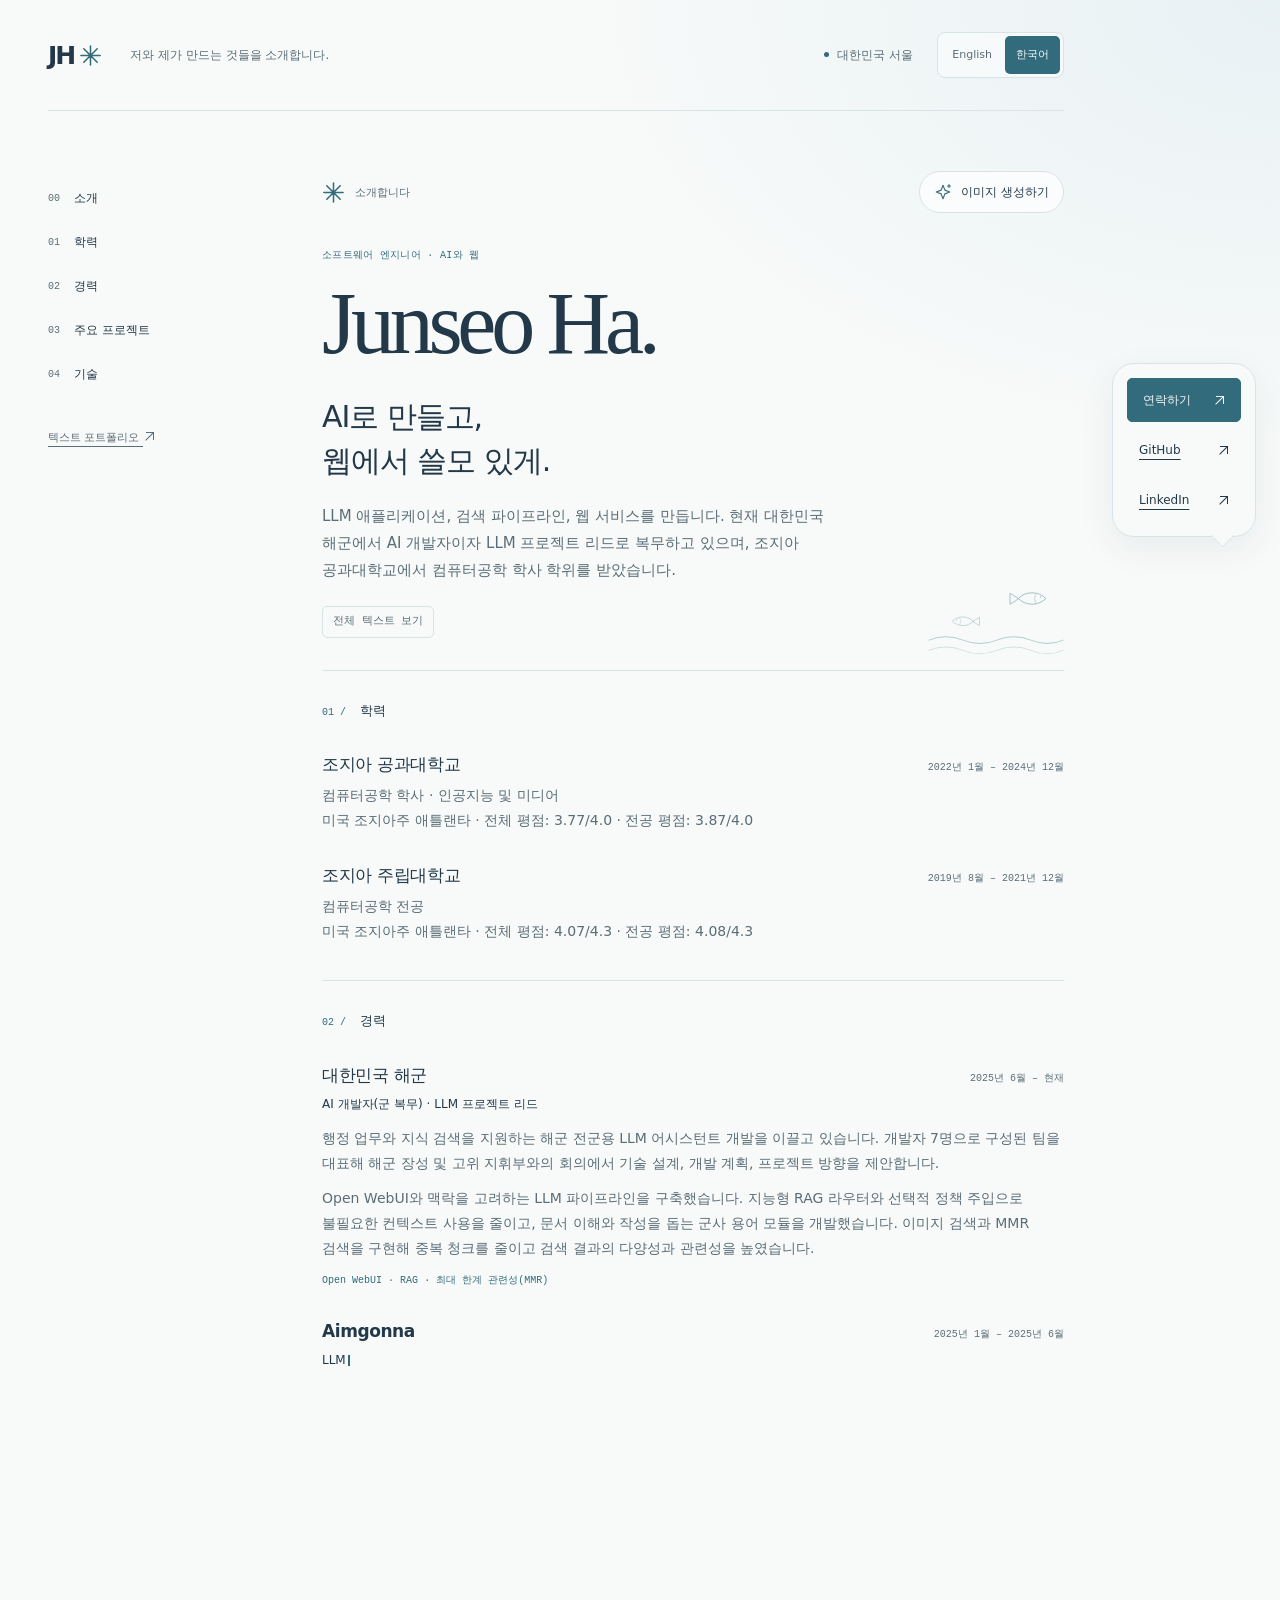
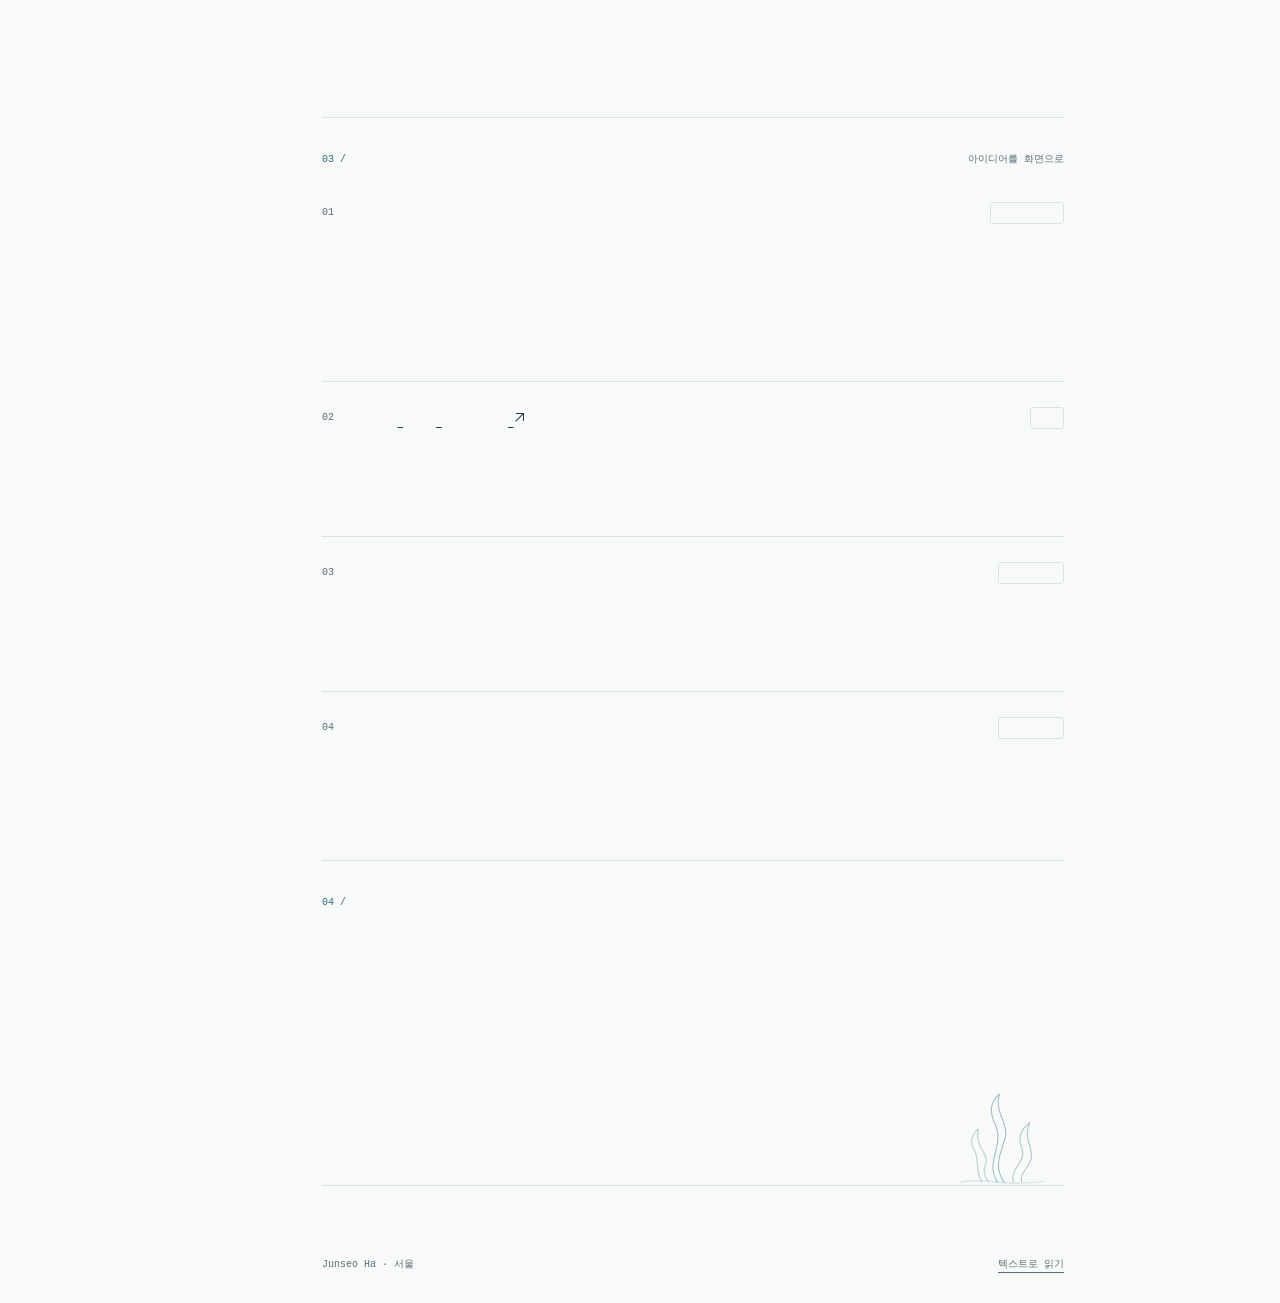
==== commit c907e363: "Update portrait caption and keep reveal within introduction height" ====
--- a/ko/index.html
+++ b/ko/index.html
@@ -21,7 +21,7 @@
   <link rel="alternate" hreflang="x-default" href="https://junununseo.com/">
   <link rel="alternate" type="text/plain" title="Junseo Ha — 텍스트 포트폴리오" href="/ko/portfolio.txt">
   <link rel="icon" href="/favicon.svg?v=e21d38aab2d5" type="image/svg+xml">
-  <link rel="stylesheet" href="/styles.css?v=6bc977c72014">
+  <link rel="stylesheet" href="/styles.css?v=a8d0923b4ce8">
   <title>Junseo Ha — 소프트웨어 엔지니어</title>
   <script type="application/ld+json">
   {
@@ -52,7 +52,7 @@
     }
   }
   </script>
-  <script src="/stream.js?v=3db18f3c59a5" defer></script>
+  <script src="/stream.js?v=7629c236e5fb" defer></script>
 </head>
 <body>
   <a class="skip-link" href="#main">본문으로 건너뛰기</a>
@@ -105,7 +105,7 @@
                     <img class="portrait-image" src="/assets/junseo-ha.jpg" alt="흰색 스튜디오 배경에서 검은색 셔츠를 입은 Junseo Ha." width="1280" height="1280" loading="lazy" decoding="async">
                     <span class="portrait-progress" aria-hidden="true"><span></span><span></span><span></span></span>
                   </div>
-                  <figcaption><span class="portrait-status" role="status">이름과 함께 제 얼굴도 소개합니다.</span><span class="portrait-format" aria-hidden="true">1:1</span></figcaption>
+                  <figcaption><span class="portrait-status" role="status">궁금하실까 봐 제 얼굴도 보여드려요</span><span class="portrait-format" aria-hidden="true">1:1</span></figcaption>
                 </figure>
                 <p class="portrait-note">실제 제 사진입니다. 재미있는 연출로 소개해 봤어요.</p>
               </div>
--- a/styles.css
+++ b/styles.css
@@ -88,7 +88,8 @@
 .portrait-studio[open] .hide-image-label { display: inline; }
 .portrait-conversation { max-width: 520px; }
 .portrait-studio[open] .portrait-conversation { animation: portrait-enter .45s .15s both; }
-.portrait-card { max-width: 380px; margin: 0; overflow: hidden; border: 1px solid var(--line); border-radius: 14px; background: #fff; }
+/* Fit the photo, caption, and note within the introduction's natural height. */
+.portrait-card { max-width: 190px; margin: 0; overflow: hidden; border: 1px solid var(--line); border-radius: 14px; background: #fff; }
 .portrait-surface { position: relative; overflow: hidden; aspect-ratio: 1; background: var(--tint); }
 .portrait-image { display: block; width: 100%; height: auto; transition: opacity .5s ease, filter .6s ease; }
 .portrait-card figcaption { display: flex; align-items: center; justify-content: space-between; gap: 12px; min-height: 49px; padding: 12px 15px; border-top: 1px solid var(--line); color: var(--muted); font-size: 11px; }
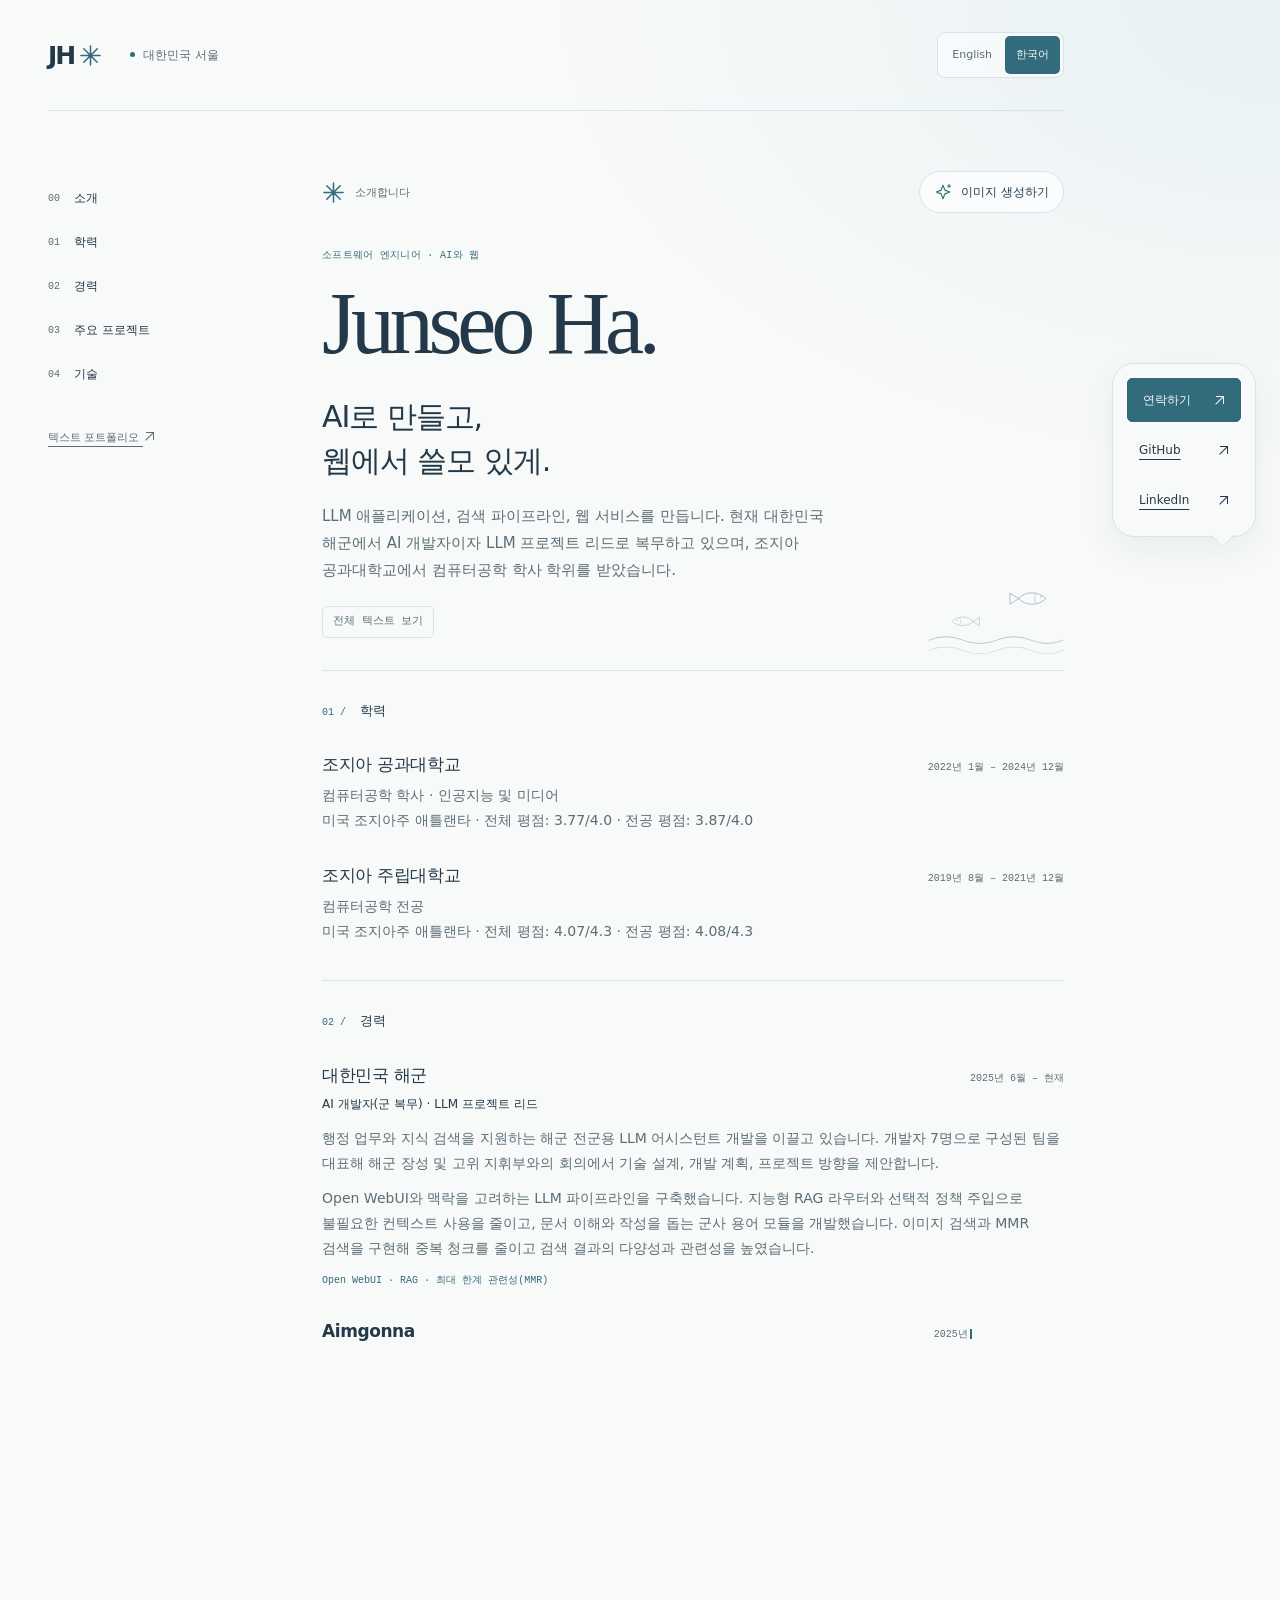
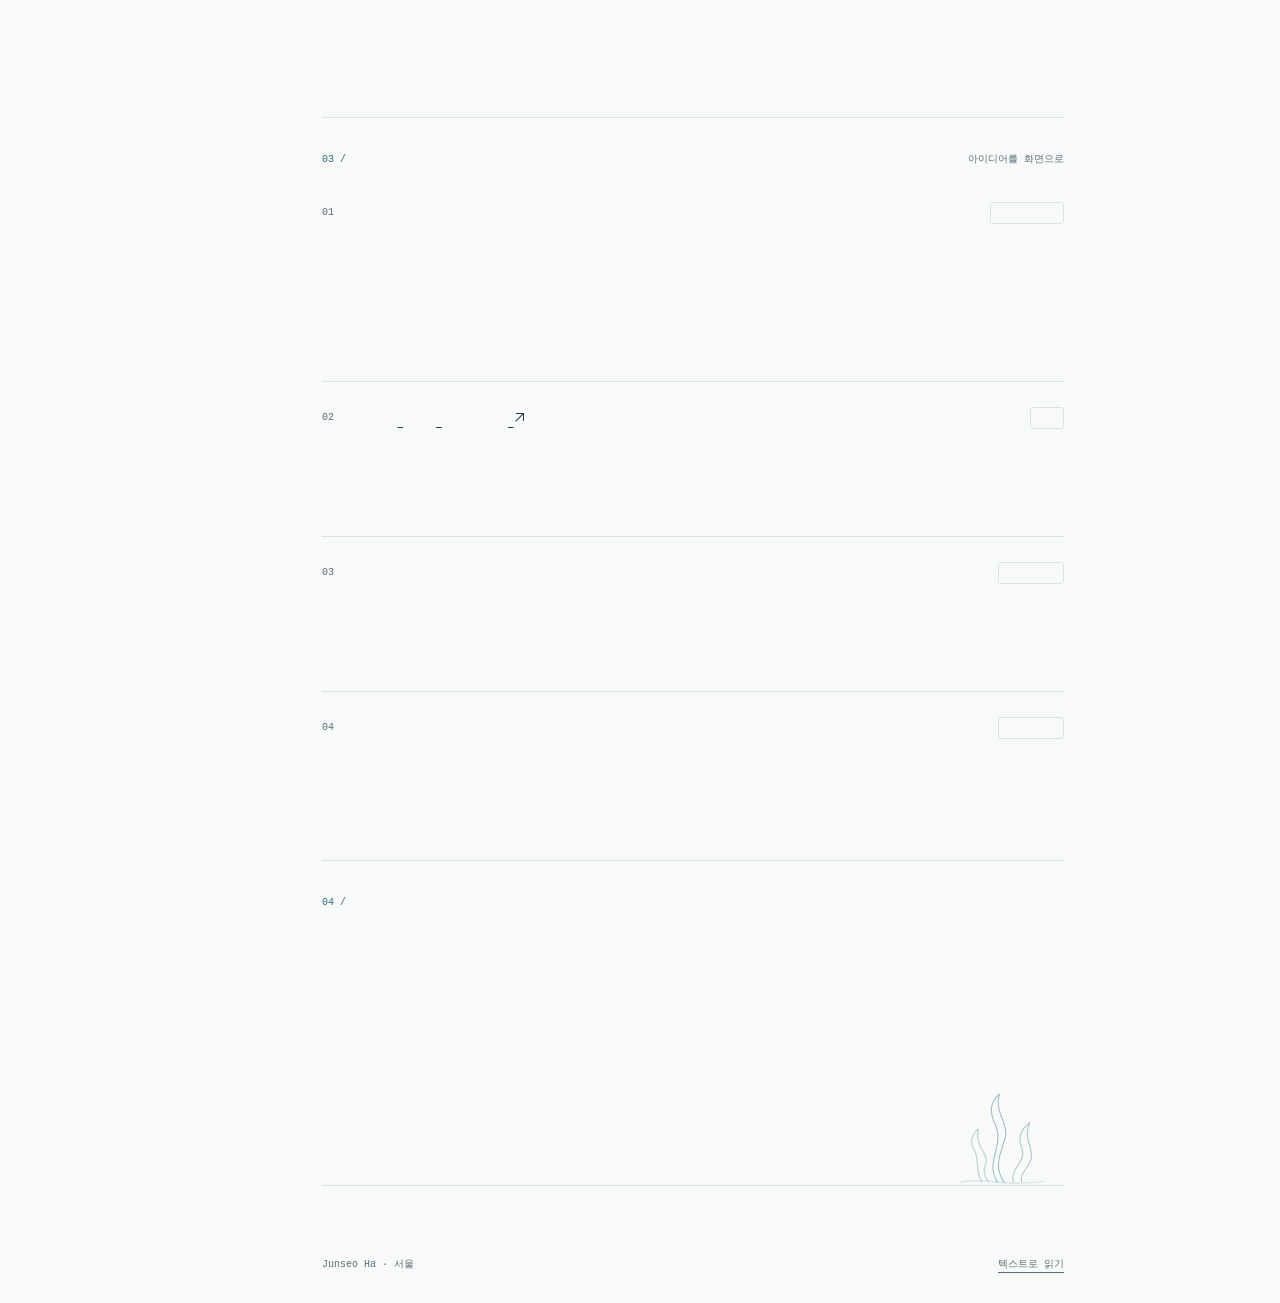
==== commit bcdca245: "Replace header tagline with location" ====
--- a/ko/index.html
+++ b/ko/index.html
@@ -21,7 +21,7 @@
   <link rel="alternate" hreflang="x-default" href="https://junununseo.com/">
   <link rel="alternate" type="text/plain" title="Junseo Ha — 텍스트 포트폴리오" href="/ko/portfolio.txt">
   <link rel="icon" href="/favicon.svg?v=e21d38aab2d5" type="image/svg+xml">
-  <link rel="stylesheet" href="/styles.css?v=a8d0923b4ce8">
+  <link rel="stylesheet" href="/styles.css?v=7f9c934b488a">
   <title>Junseo Ha — 소프트웨어 엔지니어</title>
   <script type="application/ld+json">
   {
@@ -59,14 +59,11 @@
   <div class="page">
     <header class="site-header">
       <a class="wordmark" href="/ko/" aria-label="Junseo Ha 홈">JH<svg class="brand-mark" aria-hidden="true" viewBox="0 0 24 24"><path d="M12 2v20M2 12h20M5 5l14 14M5 19 19 5"/></svg></a>
-      <span class="header-note">저와 제가 만드는 것들을 소개합니다.</span>
-      <div class="header-tools">
-        <span class="location"><span class="location-dot" aria-hidden="true"></span> 대한민국 서울</span>
-        <nav class="language-switch" aria-label="언어 선택">
-          <a href="/" lang="en" hreflang="en" data-language>English</a>
-          <a href="/ko/" lang="ko" hreflang="ko" aria-current="page" data-language>한국어</a>
-        </nav>
-      </div>
+      <span class="location"><span class="location-dot" aria-hidden="true"></span> 대한민국 서울</span>
+      <nav class="language-switch" aria-label="언어 선택">
+        <a href="/" lang="en" hreflang="en" data-language>English</a>
+        <a href="/ko/" lang="ko" hreflang="ko" aria-current="page" data-language>한국어</a>
+      </nav>
     </header>
 
     <div class="layout">
--- a/styles.css
+++ b/styles.css
@@ -34,11 +34,9 @@
 .external-icon { display: inline-block; position: relative; width: 10px; height: 10px; margin-left: 2px; color: inherit; }
 .external-icon::before { content: ""; position: absolute; top: 1px; right: 1px; width: 7px; height: 7px; border-top: 1px solid currentColor; border-right: 1px solid currentColor; }
 .external-icon::after { content: ""; position: absolute; top: 5px; right: 0; width: 11px; border-top: 1px solid currentColor; transform: rotate(-45deg); }
-.header-note { color: var(--muted); }
-.header-tools { display: flex; align-items: center; gap: 24px; margin-left: auto; flex: none; }
 .location { display: flex; align-items: center; gap: 8px; color: var(--muted); white-space: nowrap; }
 .location-dot { width: 5px; height: 5px; border-radius: 50%; background: var(--accent); }
-.language-switch { display: flex; gap: 2px; padding: 3px; border: 1px solid var(--line); border-radius: 8px; background: #ffffff80; }
+.language-switch { display: flex; flex: none; gap: 2px; margin-left: auto; padding: 3px; border: 1px solid var(--line); border-radius: 8px; background: #ffffff80; }
 .language-switch a { display: flex; align-items: center; justify-content: center; min-height: 38px; padding: 5px 11px; border-radius: 5px; color: var(--muted); font-size: 11px; line-height: 1.5; text-decoration: none; white-space: nowrap; }
 .language-switch a:hover { color: var(--accent); background: var(--tint); }
 .language-switch a[aria-current="page"] { background: var(--accent); color: var(--paper); }
@@ -160,10 +158,8 @@
   html { scroll-padding-top: 20px; }
   .page { width: min(100% - 40px, 560px); }
   .site-header { padding: 25px 0; gap: 12px; }
-  .header-tools { gap: 12px; }
   .location { font-size: 10px; gap: 5px; }
   .language-switch a { min-height: 38px; padding-inline: 9px; }
-  .header-note { display: none; }
   .layout { display: block; }
   .sidebar { position: static; padding-top: 17px; }
   .sidebar .text-link, .nav-number { display: none; }
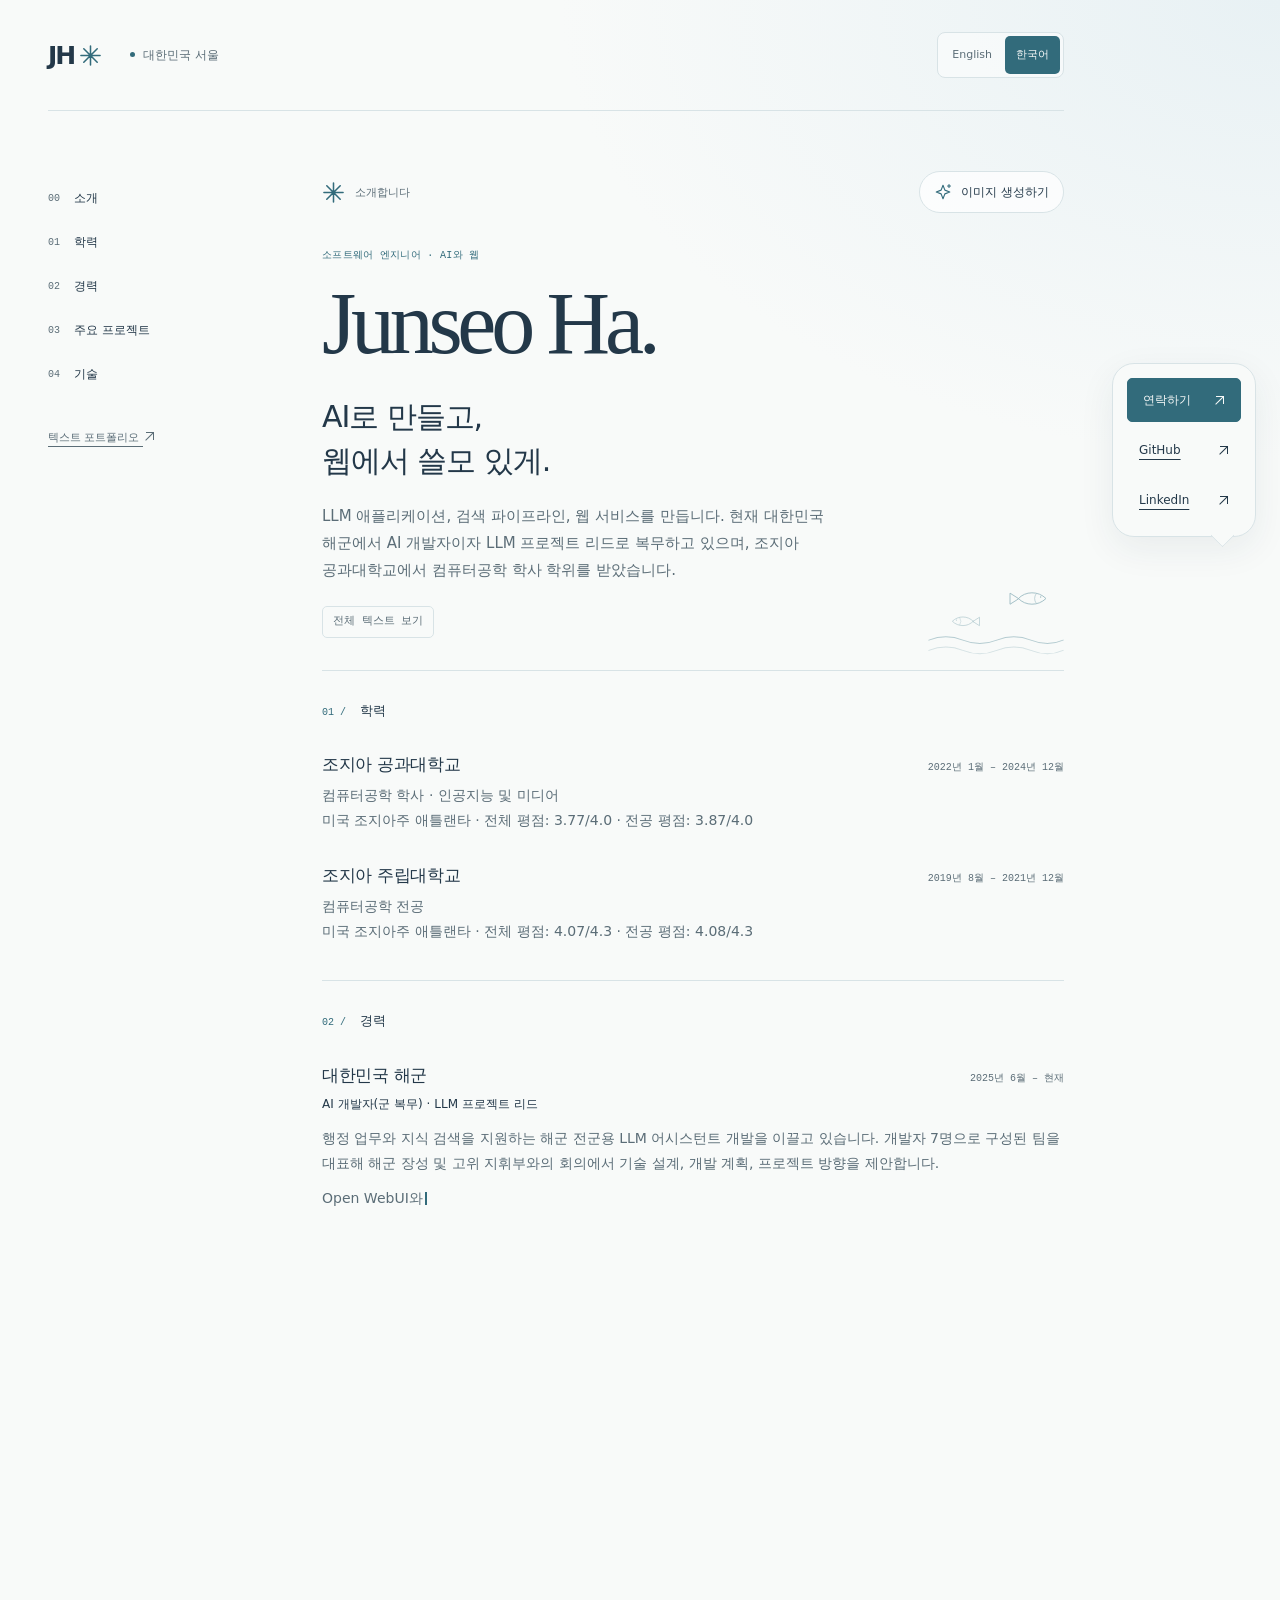
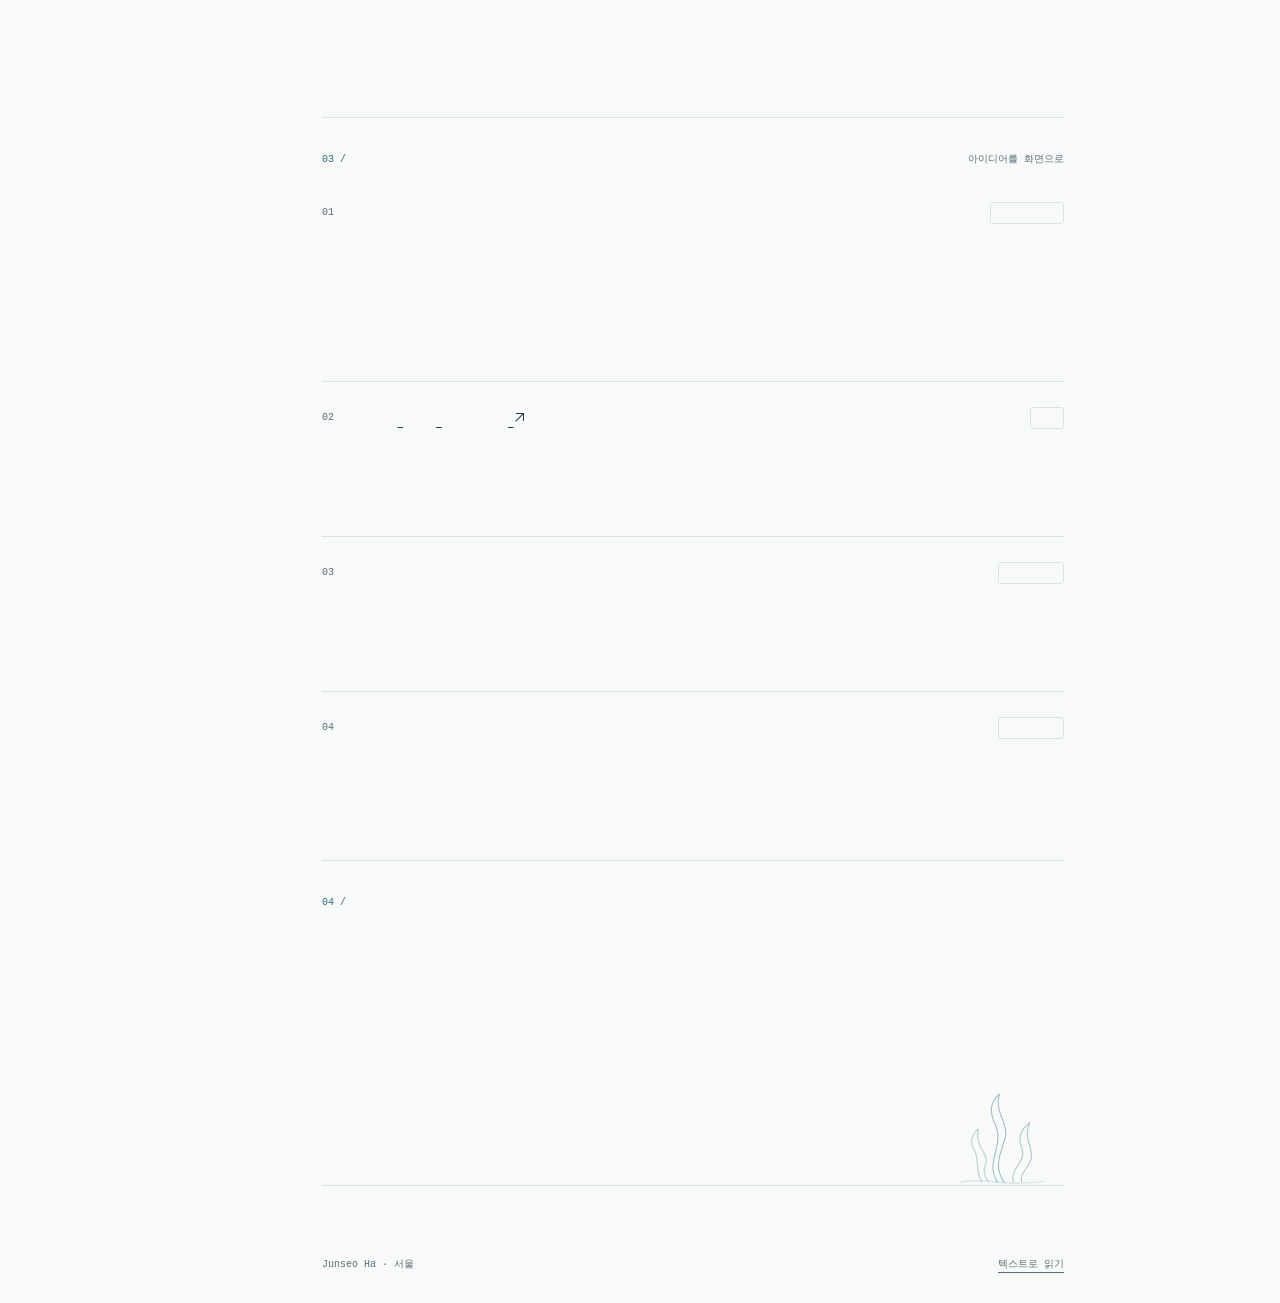
==== commit 659ed8e3: "Ramp text streaming to normal speed over 1.5 seconds" ====
--- a/ko/index.html
+++ b/ko/index.html
@@ -52,7 +52,7 @@
     }
   }
   </script>
-  <script src="/stream.js?v=7629c236e5fb" defer></script>
+  <script src="/stream.js?v=4a6ccff9fcc7" defer></script>
 </head>
 <body>
   <a class="skip-link" href="#main">본문으로 건너뛰기</a>
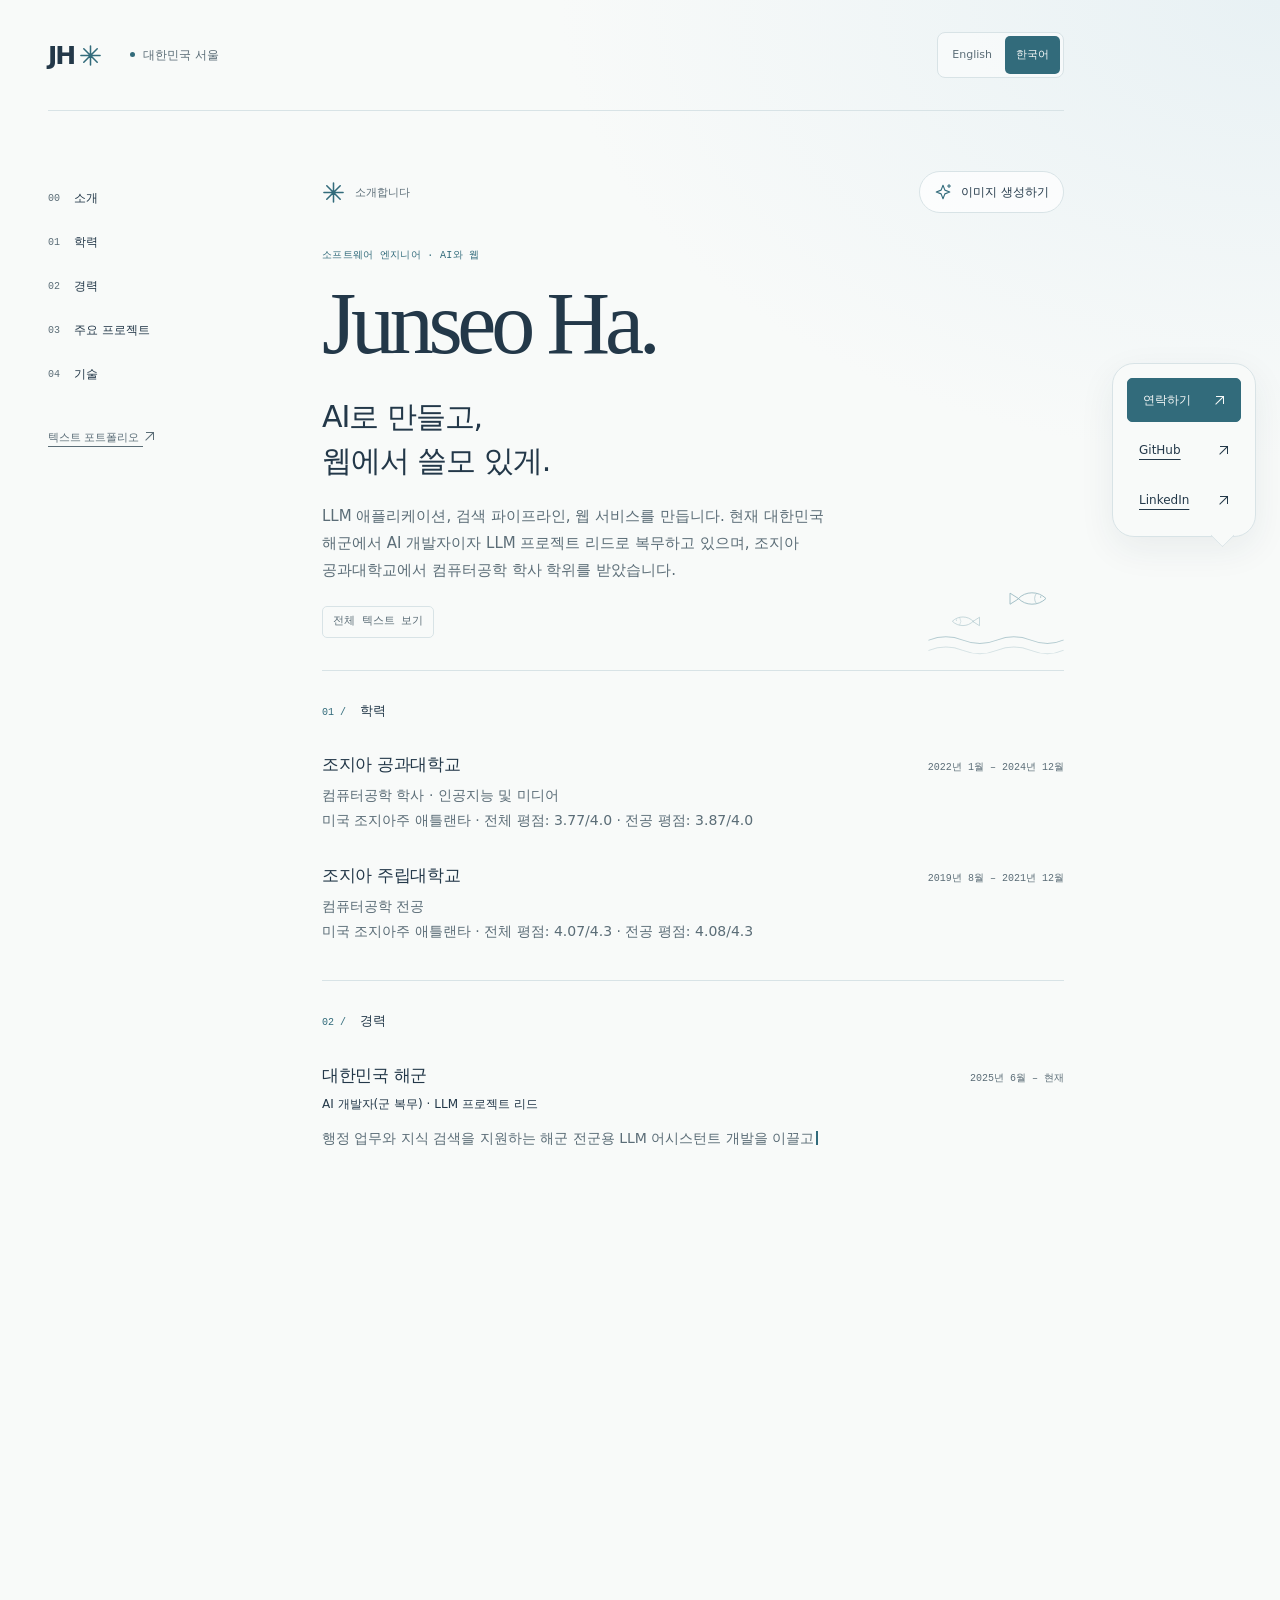
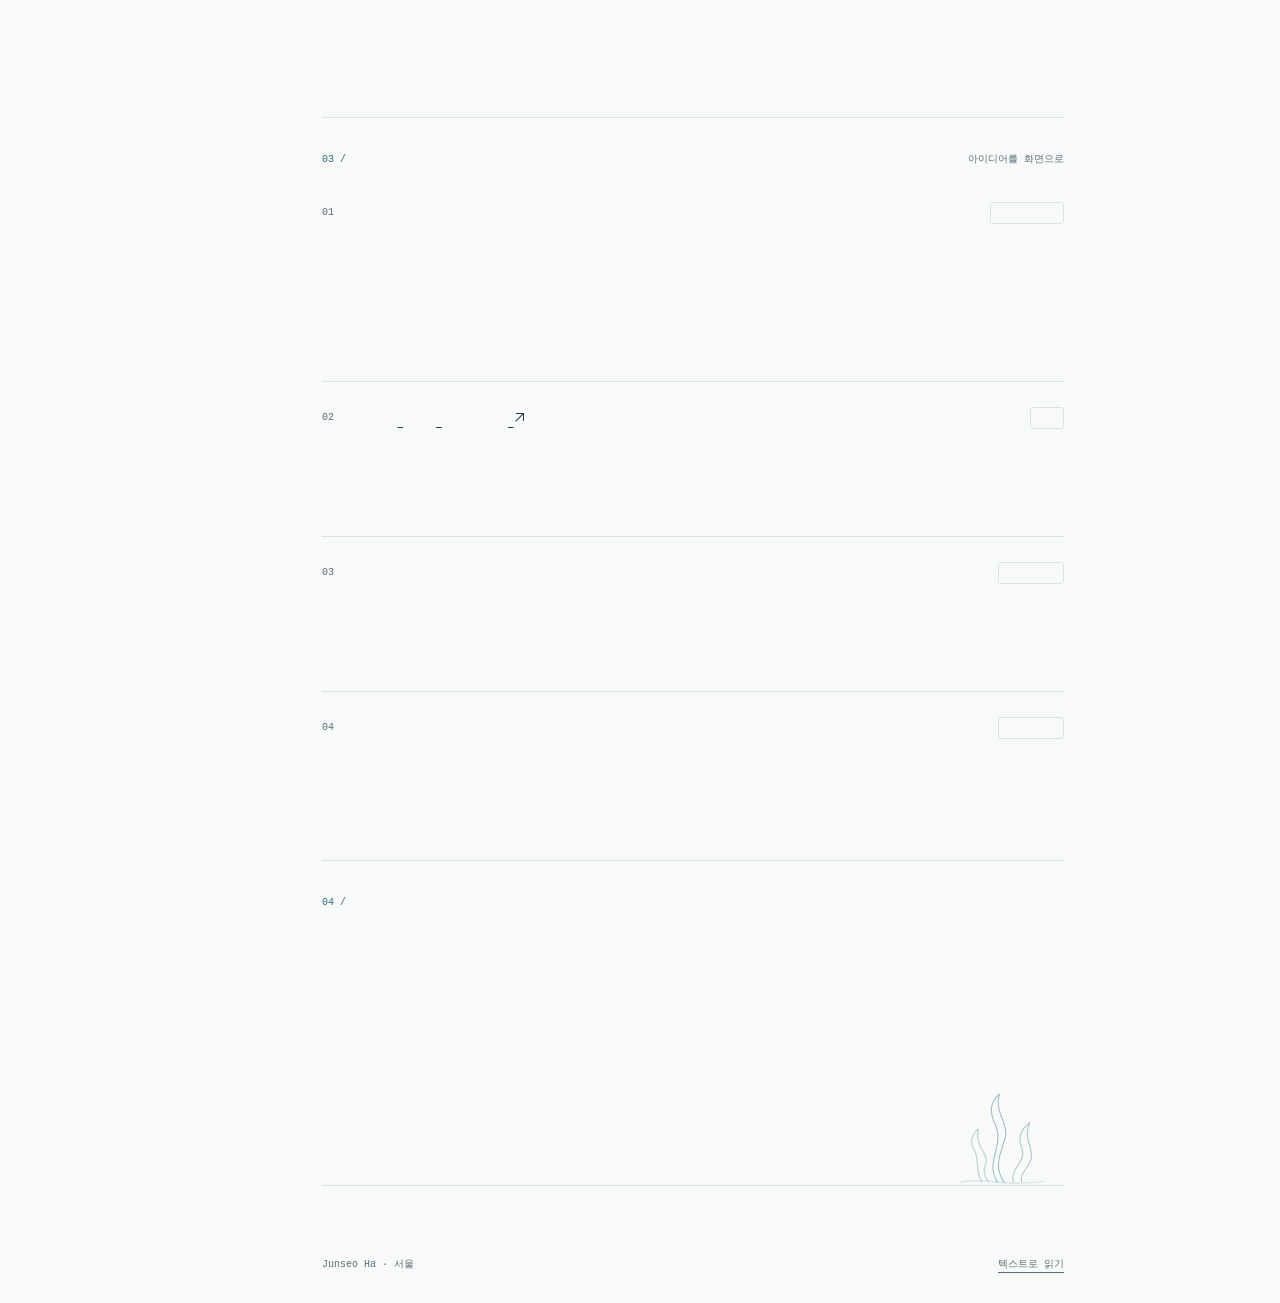
==== commit c66b6ca5: "Enlarge revealed portrait by twenty percent" ====
--- a/ko/index.html
+++ b/ko/index.html
@@ -21,7 +21,7 @@
   <link rel="alternate" hreflang="x-default" href="https://junununseo.com/">
   <link rel="alternate" type="text/plain" title="Junseo Ha — 텍스트 포트폴리오" href="/ko/portfolio.txt">
   <link rel="icon" href="/favicon.svg?v=e21d38aab2d5" type="image/svg+xml">
-  <link rel="stylesheet" href="/styles.css?v=7f9c934b488a">
+  <link rel="stylesheet" href="/styles.css?v=15c0b23baf2e">
   <title>Junseo Ha — 소프트웨어 엔지니어</title>
   <script type="application/ld+json">
   {
--- a/styles.css
+++ b/styles.css
@@ -87,7 +87,7 @@
 .portrait-conversation { max-width: 520px; }
 .portrait-studio[open] .portrait-conversation { animation: portrait-enter .45s .15s both; }
 /* Fit the photo, caption, and note within the introduction's natural height. */
-.portrait-card { max-width: 190px; margin: 0; overflow: hidden; border: 1px solid var(--line); border-radius: 14px; background: #fff; }
+.portrait-card { max-width: 228px; margin: 0; overflow: hidden; border: 1px solid var(--line); border-radius: 14px; background: #fff; }
 .portrait-surface { position: relative; overflow: hidden; aspect-ratio: 1; background: var(--tint); }
 .portrait-image { display: block; width: 100%; height: auto; transition: opacity .5s ease, filter .6s ease; }
 .portrait-card figcaption { display: flex; align-items: center; justify-content: space-between; gap: 12px; min-height: 49px; padding: 12px 15px; border-top: 1px solid var(--line); color: var(--muted); font-size: 11px; }
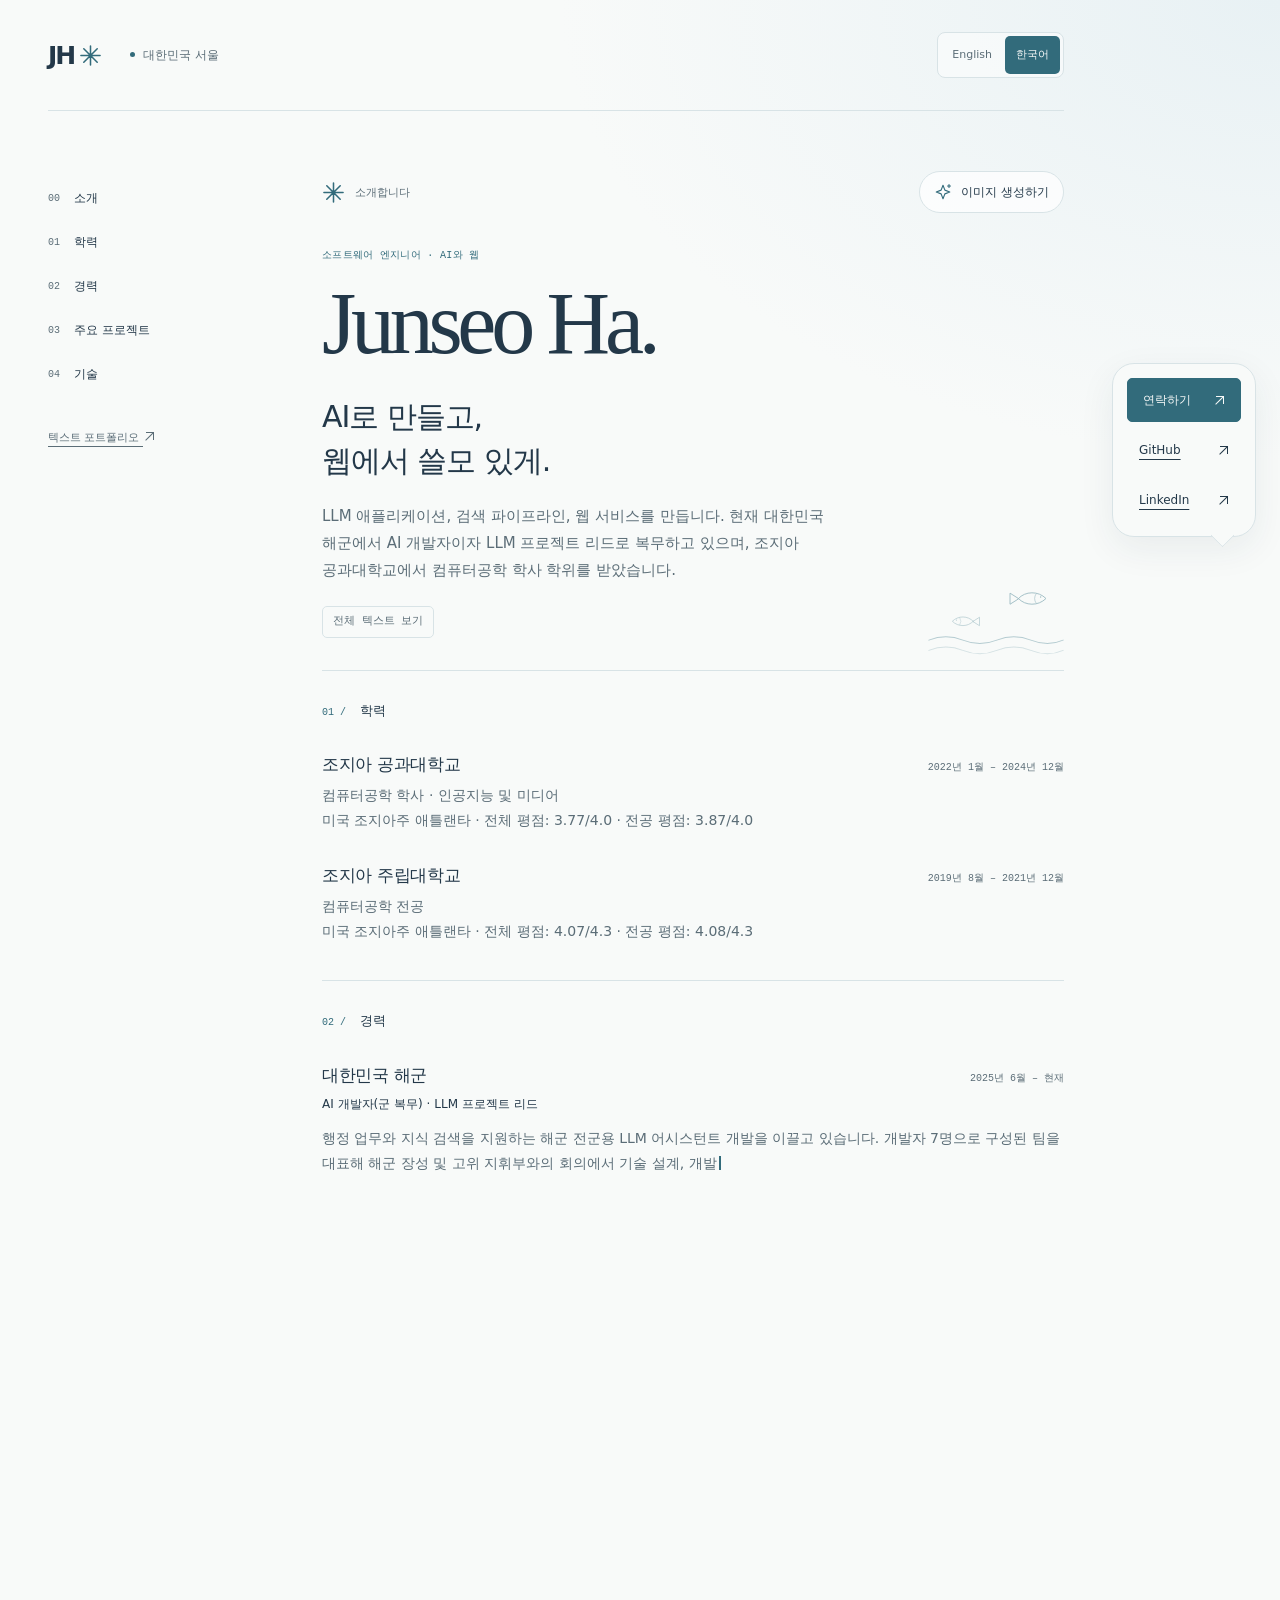
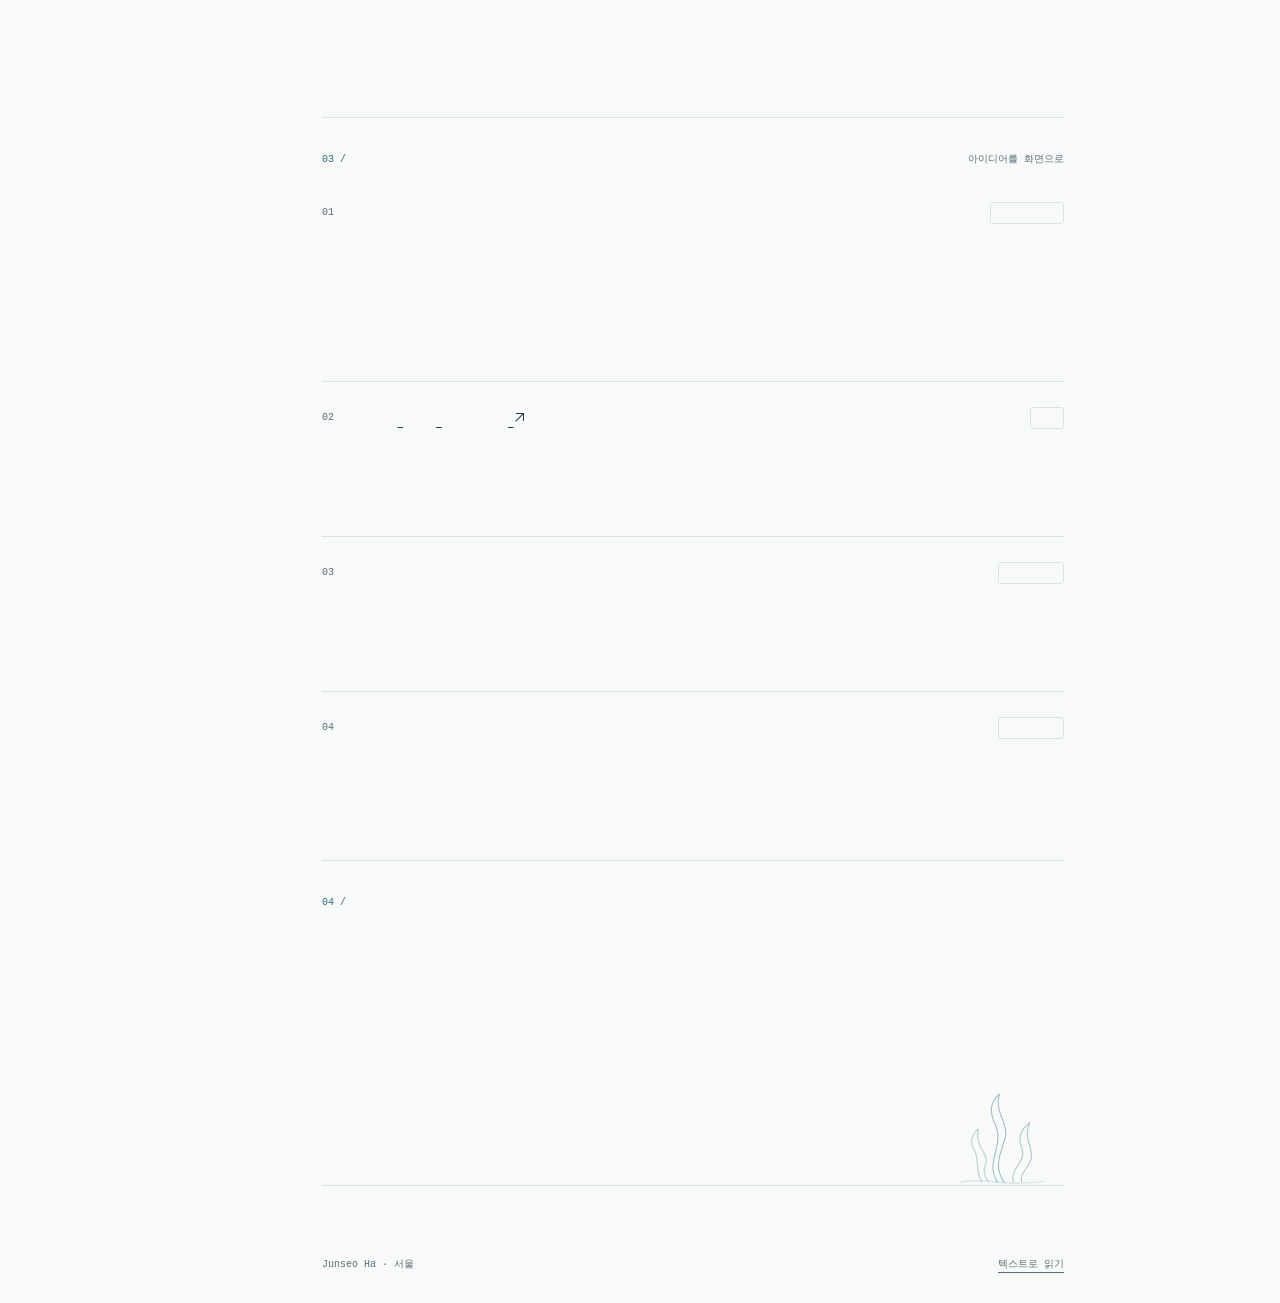
==== commit e012c028: "Keep portrait loading and reveal dimensions identical" ====
--- a/ko/index.html
+++ b/ko/index.html
@@ -21,7 +21,7 @@
   <link rel="alternate" hreflang="x-default" href="https://junununseo.com/">
   <link rel="alternate" type="text/plain" title="Junseo Ha — 텍스트 포트폴리오" href="/ko/portfolio.txt">
   <link rel="icon" href="/favicon.svg?v=e21d38aab2d5" type="image/svg+xml">
-  <link rel="stylesheet" href="/styles.css?v=15c0b23baf2e">
+  <link rel="stylesheet" href="/styles.css?v=906832fde385">
   <title>Junseo Ha — 소프트웨어 엔지니어</title>
   <script type="application/ld+json">
   {
--- a/styles.css
+++ b/styles.css
@@ -86,10 +86,10 @@
 .portrait-studio[open] .hide-image-label { display: inline; }
 .portrait-conversation { max-width: 520px; }
 .portrait-studio[open] .portrait-conversation { animation: portrait-enter .45s .15s both; }
-/* Fit the photo, caption, and note within the introduction's natural height. */
-.portrait-card { max-width: 228px; margin: 0; overflow: hidden; border: 1px solid var(--line); border-radius: 14px; background: #fff; }
+/* Keep the loading surface and revealed photo at the same responsive size. */
+.portrait-card { width: 228px; max-width: 100%; margin: 0; overflow: hidden; border: 1px solid var(--line); border-radius: 14px; background: #fff; }
 .portrait-surface { position: relative; overflow: hidden; aspect-ratio: 1; background: var(--tint); }
-.portrait-image { display: block; width: 100%; height: auto; transition: opacity .5s ease, filter .6s ease; }
+.portrait-image { position: absolute; inset: 0; display: block; width: 100%; height: 100%; object-fit: cover; transition: opacity .5s ease, filter .6s ease; }
 .portrait-card figcaption { display: flex; align-items: center; justify-content: space-between; gap: 12px; min-height: 49px; padding: 12px 15px; border-top: 1px solid var(--line); color: var(--muted); font-size: 11px; }
 .portrait-format { flex: none; color: var(--accent); font: 10px var(--mono); }
 .portrait-note { margin: 10px 0 0; color: var(--muted); font-size: 11px; }
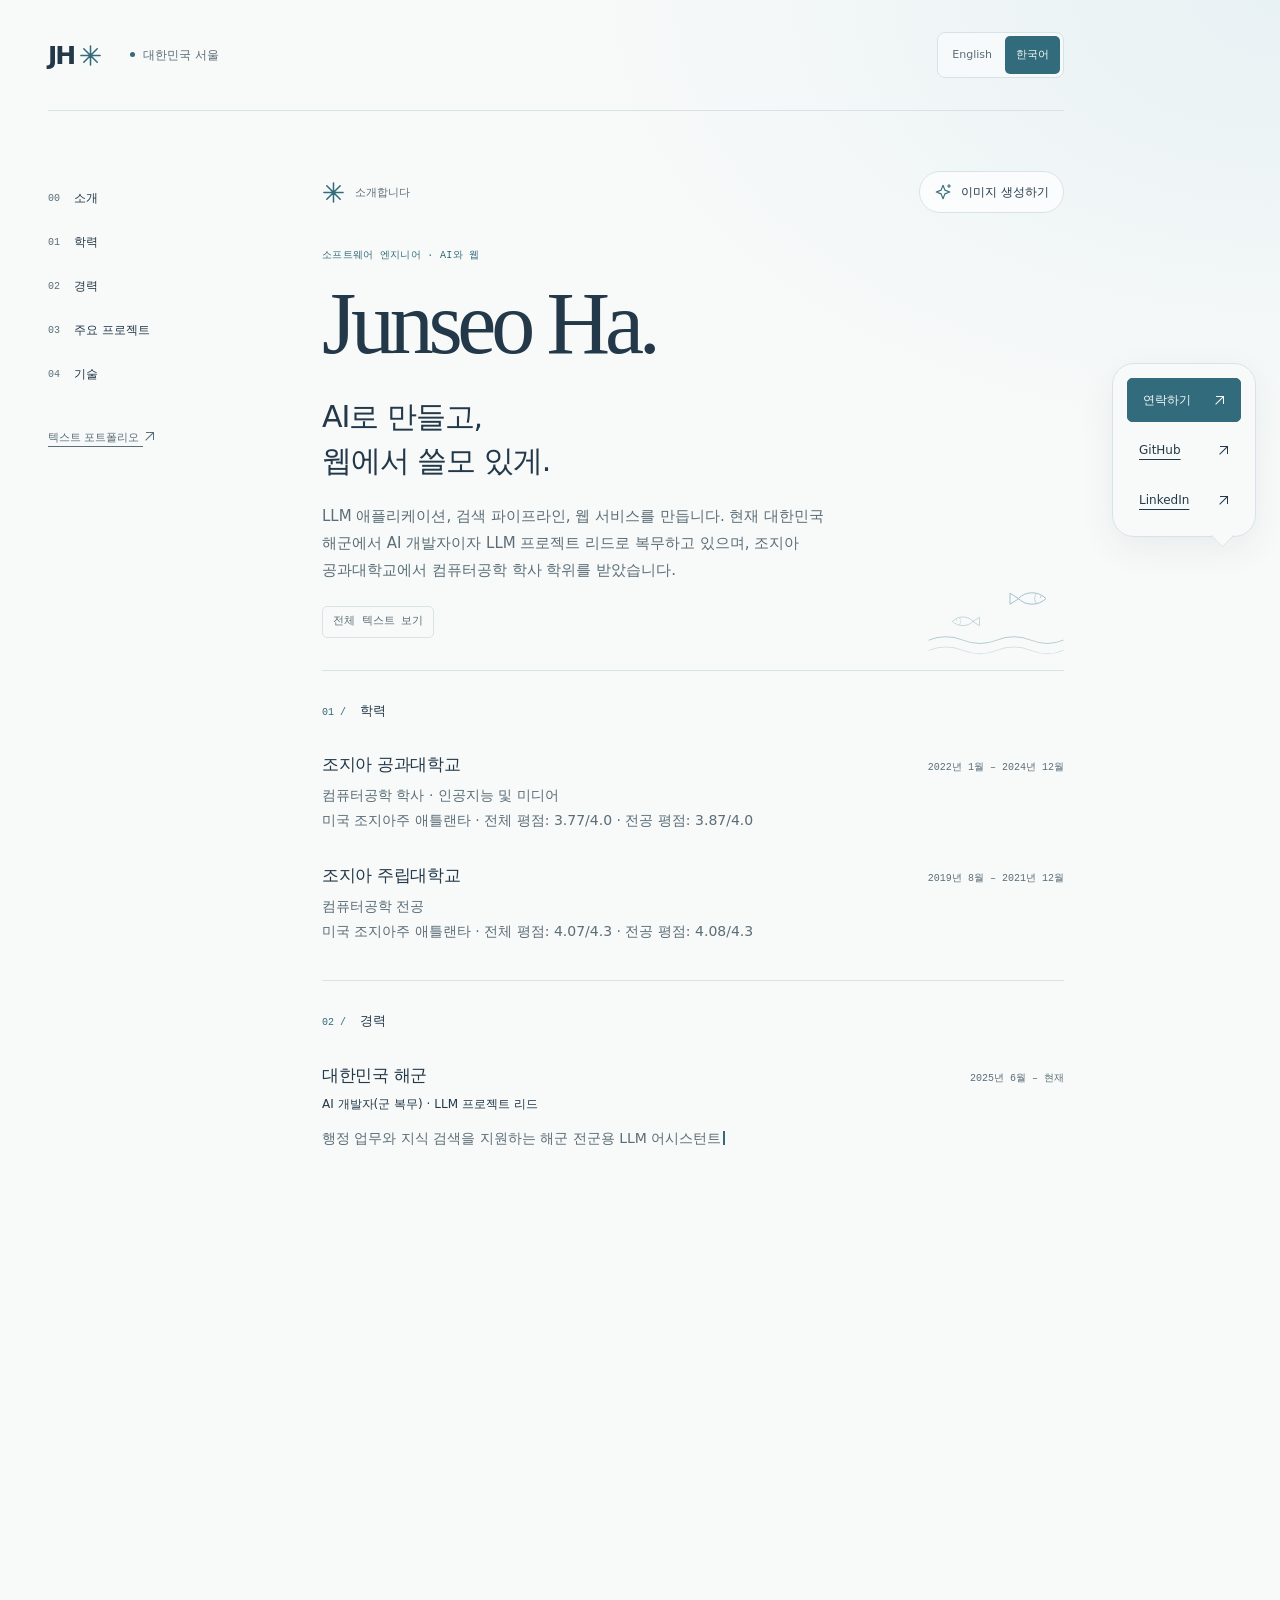
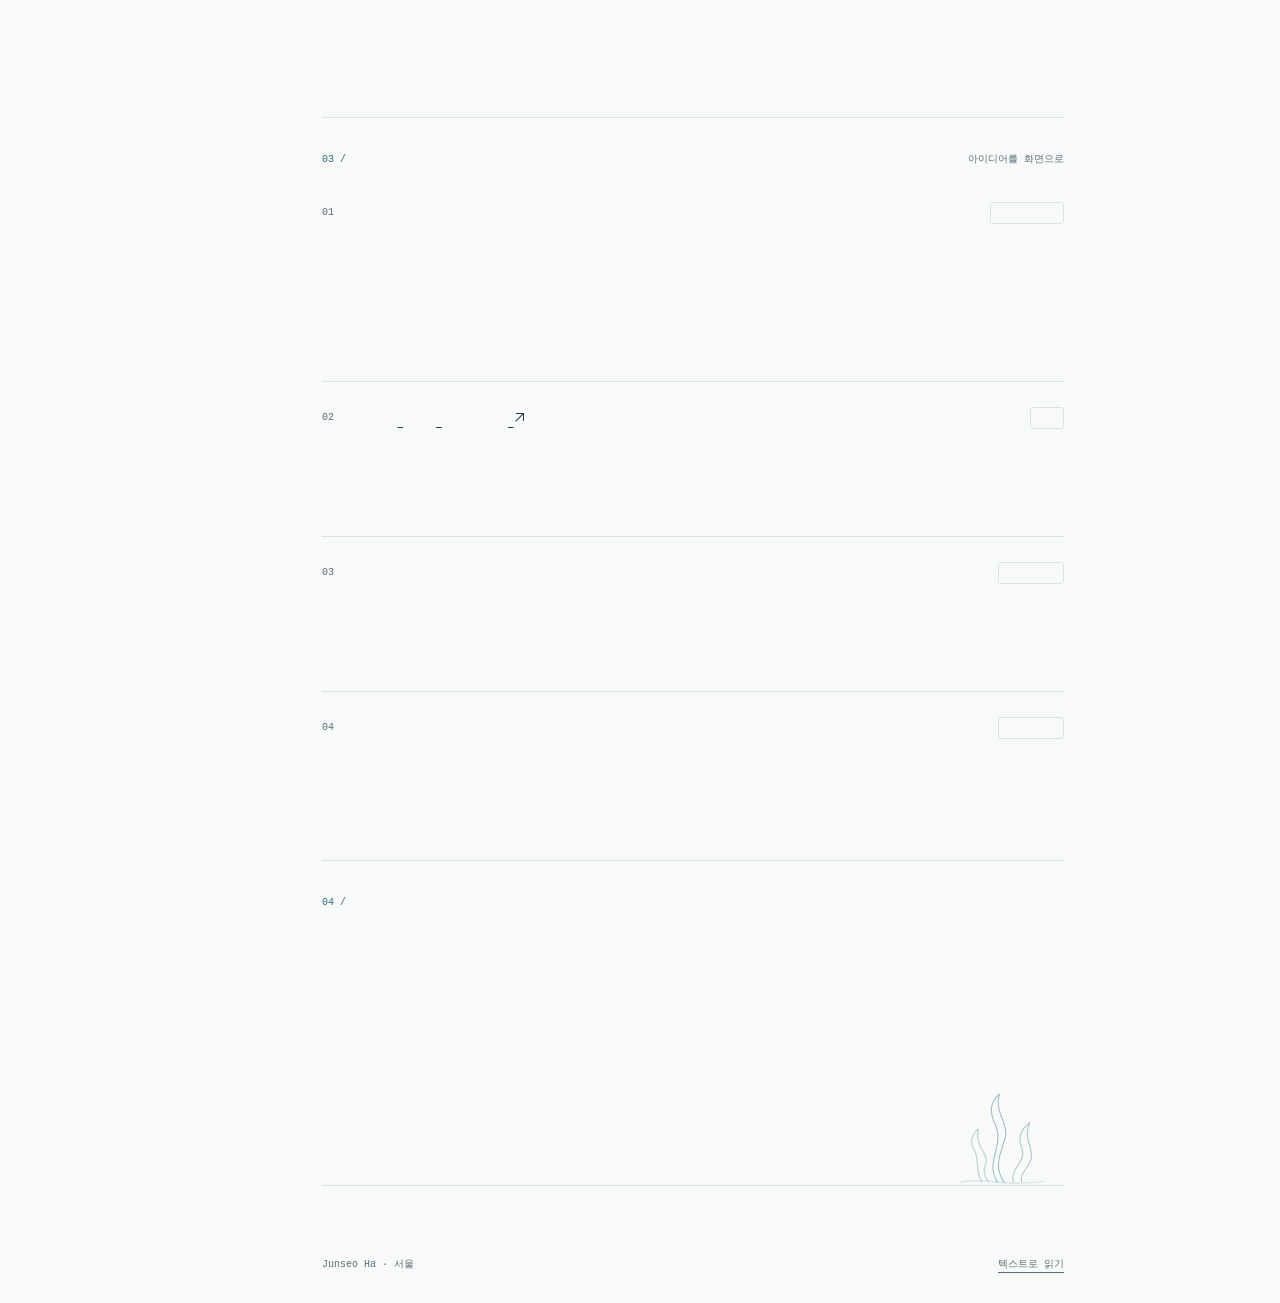
==== commit 4740d4b0: "Reserve portrait caption height during loading" ====
--- a/ko/index.html
+++ b/ko/index.html
@@ -21,7 +21,7 @@
   <link rel="alternate" hreflang="x-default" href="https://junununseo.com/">
   <link rel="alternate" type="text/plain" title="Junseo Ha — 텍스트 포트폴리오" href="/ko/portfolio.txt">
   <link rel="icon" href="/favicon.svg?v=e21d38aab2d5" type="image/svg+xml">
-  <link rel="stylesheet" href="/styles.css?v=906832fde385">
+  <link rel="stylesheet" href="/styles.css?v=d1345d9f11ff">
   <title>Junseo Ha — 소프트웨어 엔지니어</title>
   <script type="application/ld+json">
   {
@@ -102,7 +102,7 @@
                     <img class="portrait-image" src="/assets/junseo-ha.jpg" alt="흰색 스튜디오 배경에서 검은색 셔츠를 입은 Junseo Ha." width="1280" height="1280" loading="lazy" decoding="async">
                     <span class="portrait-progress" aria-hidden="true"><span></span><span></span><span></span></span>
                   </div>
-                  <figcaption><span class="portrait-status" role="status">궁금하실까 봐 제 얼굴도 보여드려요</span><span class="portrait-format" aria-hidden="true">1:1</span></figcaption>
+                  <figcaption><span class="portrait-caption"><span class="portrait-status" role="status">궁금하실까 봐 제 얼굴도 보여드려요</span><span class="portrait-caption-reserve" aria-hidden="true">궁금하실까 봐 제 얼굴도 보여드려요</span></span><span class="portrait-format" aria-hidden="true">1:1</span></figcaption>
                 </figure>
                 <p class="portrait-note">실제 제 사진입니다. 재미있는 연출로 소개해 봤어요.</p>
               </div>
--- a/styles.css
+++ b/styles.css
@@ -91,6 +91,10 @@
 .portrait-surface { position: relative; overflow: hidden; aspect-ratio: 1; background: var(--tint); }
 .portrait-image { position: absolute; inset: 0; display: block; width: 100%; height: 100%; object-fit: cover; transition: opacity .5s ease, filter .6s ease; }
 .portrait-card figcaption { display: flex; align-items: center; justify-content: space-between; gap: 12px; min-height: 49px; padding: 12px 15px; border-top: 1px solid var(--line); color: var(--muted); font-size: 11px; }
+/* Reserve the ready caption's wrapped height while the shorter status is shown. */
+.portrait-caption { display: grid; min-width: 0; }
+.portrait-caption > span { grid-area: 1 / 1; align-self: center; }
+.portrait-caption-reserve { visibility: hidden; }
 .portrait-format { flex: none; color: var(--accent); font: 10px var(--mono); }
 .portrait-note { margin: 10px 0 0; color: var(--muted); font-size: 11px; }
 .portrait-progress { display: none; position: absolute; inset: 0; align-items: center; justify-content: center; gap: 7px; background: linear-gradient(115deg, var(--tint), #ffffffb3, var(--tint)); background-size: 220% 100%; animation: portrait-shimmer 1.6s linear infinite; }
